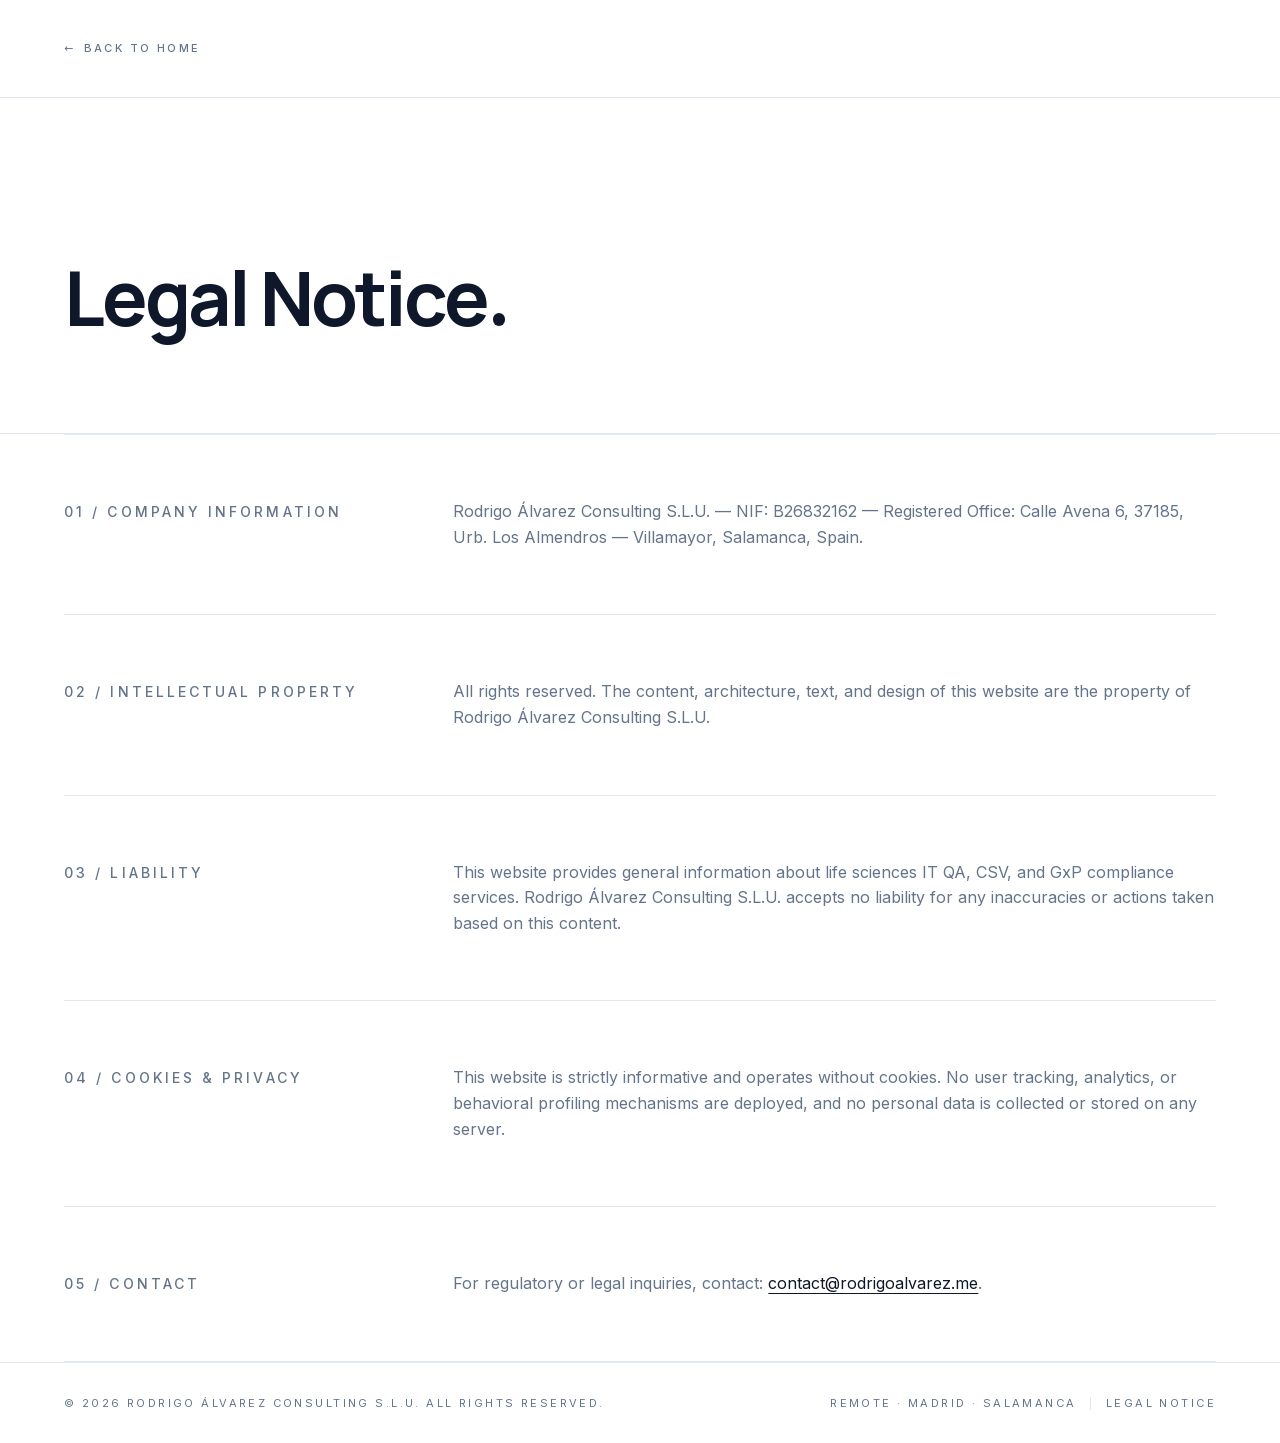
==== legal/index.html @ 1ffd088c "new" ====
<!DOCTYPE html>
<html lang="en">
<head>
<meta charset="utf-8">
<meta name="viewport" content="width=device-width, initial-scale=1">
<meta name="theme-color" content="#0F172A">
<title>Legal Notice — Rodrigo Álvarez Consulting</title>
<meta name="description" content="Legal notice of Rodrigo Álvarez Consulting S.L.U.">
<link rel="canonical" href="https://rodrigoalvarez.me/legal/">
<meta property="og:type" content="website">
<meta property="og:title" content="Legal Notice — Rodrigo Álvarez Consulting">
<meta property="og:description" content="Legal notice of Rodrigo Álvarez Consulting S.L.U.">
<meta property="og:url" content="https://rodrigoalvarez.me/legal/">
<link rel="icon" href="../favicon.svg" type="image/svg+xml">
<link rel="preload" href="../assets/fonts/inter-latin.woff2" as="font" type="font/woff2" crossorigin>
<link rel="preload" href="../assets/fonts/manrope-latin.woff2" as="font" type="font/woff2" crossorigin>
<link rel="stylesheet" href="../assets/styles.css">
<script defer src="../assets/main.js"></script>
</head>
<body>
<div id="root"><div class="App"><div class="min-h-screen bg-white font-inter text-[#0F172A] antialiased"><header class="w-full border-b border-[#E2E8F0]"><div class="mx-auto flex max-w-[1280px] items-center px-6 py-8 sm:px-10 lg:px-16 lg:py-10"><a class="group inline-flex items-center gap-2 font-inter text-[11px] font-medium uppercase tracking-micro text-[#64748B] transition-colors duration-200 hover:text-[#0F172A]" href="https://rodrigoalvarez.me/"><span aria-hidden="true" class="inline-block transition-transform duration-200 group-hover:-translate-x-1">←</span><span>Back to Home</span></a></div></header><section class="w-full"><div class="mx-auto max-w-[1280px] px-6 pb-16 pt-24 sm:px-10 sm:pb-20 sm:pt-32 lg:px-16 lg:pb-24 lg:pt-40"><h1 class="font-manrope text-[32px] font-bold leading-[1.05] tracking-[-0.04em] text-[#0F172A] sm:text-[52px] md:text-[64px] lg:text-[76px]">Legal Notice<span aria-hidden="true" class="ml-[0.08em] inline-block h-[0.16em] w-[0.16em] rounded-full bg-[#0F172A] align-baseline"></span></h1></div></section><section class="w-full border-t border-[#E2E8F0]"><div class="mx-auto max-w-[1280px] px-6 sm:px-10 lg:px-16"><div class="flex flex-col border-b border-[#E2E8F0]"><article class="grid grid-cols-1 items-start gap-6 border-t border-[#E2E8F0] py-12 lg:grid-cols-12 lg:gap-4 lg:py-16"><div class="lg:col-span-4"><span class="font-inter text-[13px] font-medium uppercase tracking-micro text-[#64748B] sm:text-[14px]"><span data-ve-dynamic="true" style="display: contents;">01</span> / <span data-ve-dynamic="true" style="display: contents;">Company Information</span></span></div><div class="lg:col-span-8"><p class="font-inter text-[15px] font-normal leading-[1.6] text-[#64748B] sm:text-[16px]">Rodrigo Álvarez Consulting S.L.U. — NIF: B26832162 — Registered Office: Calle Avena 6, 37185, Urb. Los Almendros — Villamayor, Salamanca, Spain.</p></div></article><article class="grid grid-cols-1 items-start gap-6 border-t border-[#E2E8F0] py-12 lg:grid-cols-12 lg:gap-4 lg:py-16"><div class="lg:col-span-4"><span class="font-inter text-[13px] font-medium uppercase tracking-micro text-[#64748B] sm:text-[14px]"><span data-ve-dynamic="true" style="display: contents;">02</span> / <span data-ve-dynamic="true" style="display: contents;">Intellectual Property</span></span></div><div class="lg:col-span-8"><p class="font-inter text-[15px] font-normal leading-[1.6] text-[#64748B] sm:text-[16px]">All rights reserved. The content, architecture, text, and design of this website are the property of Rodrigo Álvarez Consulting S.L.U.</p></div></article><article class="grid grid-cols-1 items-start gap-6 border-t border-[#E2E8F0] py-12 lg:grid-cols-12 lg:gap-4 lg:py-16"><div class="lg:col-span-4"><span class="font-inter text-[13px] font-medium uppercase tracking-micro text-[#64748B] sm:text-[14px]"><span data-ve-dynamic="true" style="display: contents;">03</span> / <span data-ve-dynamic="true" style="display: contents;">Liability</span></span></div><div class="lg:col-span-8"><p class="font-inter text-[15px] font-normal leading-[1.6] text-[#64748B] sm:text-[16px]">This website provides general information about life sciences IT QA, CSV, and GxP compliance services. Rodrigo Álvarez Consulting S.L.U. accepts no liability for any inaccuracies or actions taken based on this content.</p></div></article><article class="grid grid-cols-1 items-start gap-6 border-t border-[#E2E8F0] py-12 lg:grid-cols-12 lg:gap-4 lg:py-16"><div class="lg:col-span-4"><span class="font-inter text-[13px] font-medium uppercase tracking-micro text-[#64748B] sm:text-[14px]"><span data-ve-dynamic="true" style="display: contents;">04</span> / <span data-ve-dynamic="true" style="display: contents;">Cookies &amp; Privacy</span></span></div><div class="lg:col-span-8"><p class="font-inter text-[15px] font-normal leading-[1.6] text-[#64748B] sm:text-[16px]">This website is strictly informative and operates without cookies. No user tracking, analytics, or behavioral profiling mechanisms are deployed, and no personal data is collected or stored on any server.</p></div></article><article class="grid grid-cols-1 items-start gap-6 border-t border-[#E2E8F0] py-12 lg:grid-cols-12 lg:gap-4 lg:py-16"><div class="lg:col-span-4"><span class="font-inter text-[13px] font-medium uppercase tracking-micro text-[#64748B] sm:text-[14px]"><span data-ve-dynamic="true" style="display: contents;">05</span> / <span data-ve-dynamic="true" style="display: contents;">Contact</span></span></div><div class="lg:col-span-8"><p class="font-inter text-[15px] font-normal leading-[1.6] text-[#64748B] sm:text-[16px]">For regulatory or legal inquiries, contact: <a href="mailto:contact@rodrigoalvarez.me" class="text-[#0F172A] underline underline-offset-[4px] transition-colors duration-200 hover:text-black">contact@rodrigoalvarez.me</a>.</p></div></article></div></div></section><footer class="w-full border-t border-[#E2E8F0] bg-white"><div class="mx-auto max-w-[1280px] px-6 py-8 sm:px-10 lg:px-16"><div class="flex flex-col items-start justify-between gap-3 sm:flex-row sm:items-center"><p class="text-[10px] font-normal uppercase tracking-micro text-[#64748B] sm:text-[11px]">© 2026 Rodrigo Álvarez Consulting S.L.U. All rights reserved.</p><div class="flex flex-col gap-1 text-[10px] font-normal uppercase tracking-micro text-[#64748B] sm:flex-row sm:flex-wrap sm:items-center sm:gap-x-3 sm:gap-y-1 sm:text-[11px]"><span>Remote · Madrid · Salamanca</span><span aria-hidden="true" class="hidden text-[#E2E8F0] sm:inline">|</span><a class="transition-colors duration-200 hover:text-[#0F172A]" href="https://rodrigoalvarez.me/legal/">Legal Notice</a></div></div></div></footer></div></div></div>
</body>
</html>
---- assets/styles.css ----
/* latin-ext */
@font-face {
  font-family: 'Inter';
  font-style: normal;
  font-weight: 300;
  font-display: swap;
  src: url(fonts/inter-latin-ext.woff2) format('woff2');
  unicode-range: U+0100-02BA, U+02BD-02C5, U+02C7-02CC, U+02CE-02D7, U+02DD-02FF, U+0304, U+0308, U+0329, U+1D00-1DBF, U+1E00-1E9F, U+1EF2-1EFF, U+2020, U+20A0-20AB, U+20AD-20C4, U+2113, U+2C60-2C7F, U+A720-A7FF;
}

/* latin */
@font-face {
  font-family: 'Inter';
  font-style: normal;
  font-weight: 300;
  font-display: swap;
  src: url(fonts/inter-latin.woff2) format('woff2');
  unicode-range: U+0000-00FF, U+0131, U+0152-0153, U+02BB-02BC, U+02C6, U+02DA, U+02DC, U+0304, U+0308, U+0329, U+2000-206F, U+20AC, U+2122, U+2191, U+2193, U+2212, U+2215, U+FEFF, U+FFFD;
}

/* latin-ext */
@font-face {
  font-family: 'Inter';
  font-style: normal;
  font-weight: 400;
  font-display: swap;
  src: url(fonts/inter-latin-ext.woff2) format('woff2');
  unicode-range: U+0100-02BA, U+02BD-02C5, U+02C7-02CC, U+02CE-02D7, U+02DD-02FF, U+0304, U+0308, U+0329, U+1D00-1DBF, U+1E00-1E9F, U+1EF2-1EFF, U+2020, U+20A0-20AB, U+20AD-20C4, U+2113, U+2C60-2C7F, U+A720-A7FF;
}

/* latin */
@font-face {
  font-family: 'Inter';
  font-style: normal;
  font-weight: 400;
  font-display: swap;
  src: url(fonts/inter-latin.woff2) format('woff2');
  unicode-range: U+0000-00FF, U+0131, U+0152-0153, U+02BB-02BC, U+02C6, U+02DA, U+02DC, U+0304, U+0308, U+0329, U+2000-206F, U+20AC, U+2122, U+2191, U+2193, U+2212, U+2215, U+FEFF, U+FFFD;
}

/* latin-ext */
@font-face {
  font-family: 'Inter';
  font-style: normal;
  font-weight: 500;
  font-display: swap;
  src: url(fonts/inter-latin-ext.woff2) format('woff2');
  unicode-range: U+0100-02BA, U+02BD-02C5, U+02C7-02CC, U+02CE-02D7, U+02DD-02FF, U+0304, U+0308, U+0329, U+1D00-1DBF, U+1E00-1E9F, U+1EF2-1EFF, U+2020, U+20A0-20AB, U+20AD-20C4, U+2113, U+2C60-2C7F, U+A720-A7FF;
}

/* latin */
@font-face {
  font-family: 'Inter';
  font-style: normal;
  font-weight: 500;
  font-display: swap;
  src: url(fonts/inter-latin.woff2) format('woff2');
  unicode-range: U+0000-00FF, U+0131, U+0152-0153, U+02BB-02BC, U+02C6, U+02DA, U+02DC, U+0304, U+0308, U+0329, U+2000-206F, U+20AC, U+2122, U+2191, U+2193, U+2212, U+2215, U+FEFF, U+FFFD;
}

/* latin-ext */
@font-face {
  font-family: 'Inter';
  font-style: normal;
  font-weight: 600;
  font-display: swap;
  src: url(fonts/inter-latin-ext.woff2) format('woff2');
  unicode-range: U+0100-02BA, U+02BD-02C5, U+02C7-02CC, U+02CE-02D7, U+02DD-02FF, U+0304, U+0308, U+0329, U+1D00-1DBF, U+1E00-1E9F, U+1EF2-1EFF, U+2020, U+20A0-20AB, U+20AD-20C4, U+2113, U+2C60-2C7F, U+A720-A7FF;
}

/* latin */
@font-face {
  font-family: 'Inter';
  font-style: normal;
  font-weight: 600;
  font-display: swap;
  src: url(fonts/inter-latin.woff2) format('woff2');
  unicode-range: U+0000-00FF, U+0131, U+0152-0153, U+02BB-02BC, U+02C6, U+02DA, U+02DC, U+0304, U+0308, U+0329, U+2000-206F, U+20AC, U+2122, U+2191, U+2193, U+2212, U+2215, U+FEFF, U+FFFD;
}

/* latin-ext */
@font-face {
  font-family: 'Inter';
  font-style: normal;
  font-weight: 700;
  font-display: swap;
  src: url(fonts/inter-latin-ext.woff2) format('woff2');
  unicode-range: U+0100-02BA, U+02BD-02C5, U+02C7-02CC, U+02CE-02D7, U+02DD-02FF, U+0304, U+0308, U+0329, U+1D00-1DBF, U+1E00-1E9F, U+1EF2-1EFF, U+2020, U+20A0-20AB, U+20AD-20C4, U+2113, U+2C60-2C7F, U+A720-A7FF;
}

/* latin */
@font-face {
  font-family: 'Inter';
  font-style: normal;
  font-weight: 700;
  font-display: swap;
  src: url(fonts/inter-latin.woff2) format('woff2');
  unicode-range: U+0000-00FF, U+0131, U+0152-0153, U+02BB-02BC, U+02C6, U+02DA, U+02DC, U+0304, U+0308, U+0329, U+2000-206F, U+20AC, U+2122, U+2191, U+2193, U+2212, U+2215, U+FEFF, U+FFFD;
}

/* latin-ext */
@font-face {
  font-family: 'Inter';
  font-style: normal;
  font-weight: 800;
  font-display: swap;
  src: url(fonts/inter-latin-ext.woff2) format('woff2');
  unicode-range: U+0100-02BA, U+02BD-02C5, U+02C7-02CC, U+02CE-02D7, U+02DD-02FF, U+0304, U+0308, U+0329, U+1D00-1DBF, U+1E00-1E9F, U+1EF2-1EFF, U+2020, U+20A0-20AB, U+20AD-20C4, U+2113, U+2C60-2C7F, U+A720-A7FF;
}

/* latin */
@font-face {
  font-family: 'Inter';
  font-style: normal;
  font-weight: 800;
  font-display: swap;
  src: url(fonts/inter-latin.woff2) format('woff2');
  unicode-range: U+0000-00FF, U+0131, U+0152-0153, U+02BB-02BC, U+02C6, U+02DA, U+02DC, U+0304, U+0308, U+0329, U+2000-206F, U+20AC, U+2122, U+2191, U+2193, U+2212, U+2215, U+FEFF, U+FFFD;
}

/* latin-ext */
@font-face {
  font-family: 'Inter';
  font-style: normal;
  font-weight: 900;
  font-display: swap;
  src: url(fonts/inter-latin-ext.woff2) format('woff2');
  unicode-range: U+0100-02BA, U+02BD-02C5, U+02C7-02CC, U+02CE-02D7, U+02DD-02FF, U+0304, U+0308, U+0329, U+1D00-1DBF, U+1E00-1E9F, U+1EF2-1EFF, U+2020, U+20A0-20AB, U+20AD-20C4, U+2113, U+2C60-2C7F, U+A720-A7FF;
}

/* latin */
@font-face {
  font-family: 'Inter';
  font-style: normal;
  font-weight: 900;
  font-display: swap;
  src: url(fonts/inter-latin.woff2) format('woff2');
  unicode-range: U+0000-00FF, U+0131, U+0152-0153, U+02BB-02BC, U+02C6, U+02DA, U+02DC, U+0304, U+0308, U+0329, U+2000-206F, U+20AC, U+2122, U+2191, U+2193, U+2212, U+2215, U+FEFF, U+FFFD;
}

/* latin-ext */
@font-face {
  font-family: 'Manrope';
  font-style: normal;
  font-weight: 300;
  font-display: swap;
  src: url(fonts/manrope-latin-ext.woff2) format('woff2');
  unicode-range: U+0100-02BA, U+02BD-02C5, U+02C7-02CC, U+02CE-02D7, U+02DD-02FF, U+0304, U+0308, U+0329, U+1D00-1DBF, U+1E00-1E9F, U+1EF2-1EFF, U+2020, U+20A0-20AB, U+20AD-20C4, U+2113, U+2C60-2C7F, U+A720-A7FF;
}

/* latin */
@font-face {
  font-family: 'Manrope';
  font-style: normal;
  font-weight: 300;
  font-display: swap;
  src: url(fonts/manrope-latin.woff2) format('woff2');
  unicode-range: U+0000-00FF, U+0131, U+0152-0153, U+02BB-02BC, U+02C6, U+02DA, U+02DC, U+0304, U+0308, U+0329, U+2000-206F, U+20AC, U+2122, U+2191, U+2193, U+2212, U+2215, U+FEFF, U+FFFD;
}

/* latin-ext */
@font-face {
  font-family: 'Manrope';
  font-style: normal;
  font-weight: 400;
  font-display: swap;
  src: url(fonts/manrope-latin-ext.woff2) format('woff2');
  unicode-range: U+0100-02BA, U+02BD-02C5, U+02C7-02CC, U+02CE-02D7, U+02DD-02FF, U+0304, U+0308, U+0329, U+1D00-1DBF, U+1E00-1E9F, U+1EF2-1EFF, U+2020, U+20A0-20AB, U+20AD-20C4, U+2113, U+2C60-2C7F, U+A720-A7FF;
}

/* latin */
@font-face {
  font-family: 'Manrope';
  font-style: normal;
  font-weight: 400;
  font-display: swap;
  src: url(fonts/manrope-latin.woff2) format('woff2');
  unicode-range: U+0000-00FF, U+0131, U+0152-0153, U+02BB-02BC, U+02C6, U+02DA, U+02DC, U+0304, U+0308, U+0329, U+2000-206F, U+20AC, U+2122, U+2191, U+2193, U+2212, U+2215, U+FEFF, U+FFFD;
}

/* latin-ext */
@font-face {
  font-family: 'Manrope';
  font-style: normal;
  font-weight: 500;
  font-display: swap;
  src: url(fonts/manrope-latin-ext.woff2) format('woff2');
  unicode-range: U+0100-02BA, U+02BD-02C5, U+02C7-02CC, U+02CE-02D7, U+02DD-02FF, U+0304, U+0308, U+0329, U+1D00-1DBF, U+1E00-1E9F, U+1EF2-1EFF, U+2020, U+20A0-20AB, U+20AD-20C4, U+2113, U+2C60-2C7F, U+A720-A7FF;
}

/* latin */
@font-face {
  font-family: 'Manrope';
  font-style: normal;
  font-weight: 500;
  font-display: swap;
  src: url(fonts/manrope-latin.woff2) format('woff2');
  unicode-range: U+0000-00FF, U+0131, U+0152-0153, U+02BB-02BC, U+02C6, U+02DA, U+02DC, U+0304, U+0308, U+0329, U+2000-206F, U+20AC, U+2122, U+2191, U+2193, U+2212, U+2215, U+FEFF, U+FFFD;
}

/* latin-ext */
@font-face {
  font-family: 'Manrope';
  font-style: normal;
  font-weight: 600;
  font-display: swap;
  src: url(fonts/manrope-latin-ext.woff2) format('woff2');
  unicode-range: U+0100-02BA, U+02BD-02C5, U+02C7-02CC, U+02CE-02D7, U+02DD-02FF, U+0304, U+0308, U+0329, U+1D00-1DBF, U+1E00-1E9F, U+1EF2-1EFF, U+2020, U+20A0-20AB, U+20AD-20C4, U+2113, U+2C60-2C7F, U+A720-A7FF;
}

/* latin */
@font-face {
  font-family: 'Manrope';
  font-style: normal;
  font-weight: 600;
  font-display: swap;
  src: url(fonts/manrope-latin.woff2) format('woff2');
  unicode-range: U+0000-00FF, U+0131, U+0152-0153, U+02BB-02BC, U+02C6, U+02DA, U+02DC, U+0304, U+0308, U+0329, U+2000-206F, U+20AC, U+2122, U+2191, U+2193, U+2212, U+2215, U+FEFF, U+FFFD;
}

/* latin-ext */
@font-face {
  font-family: 'Manrope';
  font-style: normal;
  font-weight: 700;
  font-display: swap;
  src: url(fonts/manrope-latin-ext.woff2) format('woff2');
  unicode-range: U+0100-02BA, U+02BD-02C5, U+02C7-02CC, U+02CE-02D7, U+02DD-02FF, U+0304, U+0308, U+0329, U+1D00-1DBF, U+1E00-1E9F, U+1EF2-1EFF, U+2020, U+20A0-20AB, U+20AD-20C4, U+2113, U+2C60-2C7F, U+A720-A7FF;
}

/* latin */
@font-face {
  font-family: 'Manrope';
  font-style: normal;
  font-weight: 700;
  font-display: swap;
  src: url(fonts/manrope-latin.woff2) format('woff2');
  unicode-range: U+0000-00FF, U+0131, U+0152-0153, U+02BB-02BC, U+02C6, U+02DA, U+02DC, U+0304, U+0308, U+0329, U+2000-206F, U+20AC, U+2122, U+2191, U+2193, U+2212, U+2215, U+FEFF, U+FFFD;
}

/* latin-ext */
@font-face {
  font-family: 'Manrope';
  font-style: normal;
  font-weight: 800;
  font-display: swap;
  src: url(fonts/manrope-latin-ext.woff2) format('woff2');
  unicode-range: U+0100-02BA, U+02BD-02C5, U+02C7-02CC, U+02CE-02D7, U+02DD-02FF, U+0304, U+0308, U+0329, U+1D00-1DBF, U+1E00-1E9F, U+1EF2-1EFF, U+2020, U+20A0-20AB, U+20AD-20C4, U+2113, U+2C60-2C7F, U+A720-A7FF;
}

/* latin */
@font-face {
  font-family: 'Manrope';
  font-style: normal;
  font-weight: 800;
  font-display: swap;
  src: url(fonts/manrope-latin.woff2) format('woff2');
  unicode-range: U+0000-00FF, U+0131, U+0152-0153, U+02BB-02BC, U+02C6, U+02DA, U+02DC, U+0304, U+0308, U+0329, U+2000-206F, U+20AC, U+2122, U+2191, U+2193, U+2212, U+2215, U+FEFF, U+FFFD;
}

*, ::before, ::after {
  --tw-border-spacing-x: 0;
  --tw-border-spacing-y: 0;
  --tw-translate-x: 0;
  --tw-translate-y: 0;
  --tw-rotate: 0;
  --tw-skew-x: 0;
  --tw-skew-y: 0;
  --tw-scale-x: 1;
  --tw-scale-y: 1;
  --tw-pan-x:  ;
  --tw-pan-y:  ;
  --tw-pinch-zoom:  ;
  --tw-scroll-snap-strictness: proximity;
  --tw-gradient-from-position:  ;
  --tw-gradient-via-position:  ;
  --tw-gradient-to-position:  ;
  --tw-ordinal:  ;
  --tw-slashed-zero:  ;
  --tw-numeric-figure:  ;
  --tw-numeric-spacing:  ;
  --tw-numeric-fraction:  ;
  --tw-ring-inset:  ;
  --tw-ring-offset-width: 0px;
  --tw-ring-offset-color: #fff;
  --tw-ring-color: rgb(59 130 246 / 0.5);
  --tw-ring-offset-shadow: 0 0 #0000;
  --tw-ring-shadow: 0 0 #0000;
  --tw-shadow: 0 0 #0000;
  --tw-shadow-colored: 0 0 #0000;
  --tw-blur:  ;
  --tw-brightness:  ;
  --tw-contrast:  ;
  --tw-grayscale:  ;
  --tw-hue-rotate:  ;
  --tw-invert:  ;
  --tw-saturate:  ;
  --tw-sepia:  ;
  --tw-drop-shadow:  ;
  --tw-backdrop-blur:  ;
  --tw-backdrop-brightness:  ;
  --tw-backdrop-contrast:  ;
  --tw-backdrop-grayscale:  ;
  --tw-backdrop-hue-rotate:  ;
  --tw-backdrop-invert:  ;
  --tw-backdrop-opacity:  ;
  --tw-backdrop-saturate:  ;
  --tw-backdrop-sepia:  ;
  --tw-contain-size:  ;
  --tw-contain-layout:  ;
  --tw-contain-paint:  ;
  --tw-contain-style:  ;
}

::backdrop {
  --tw-border-spacing-x: 0;
  --tw-border-spacing-y: 0;
  --tw-translate-x: 0;
  --tw-translate-y: 0;
  --tw-rotate: 0;
  --tw-skew-x: 0;
  --tw-skew-y: 0;
  --tw-scale-x: 1;
  --tw-scale-y: 1;
  --tw-pan-x:  ;
  --tw-pan-y:  ;
  --tw-pinch-zoom:  ;
  --tw-scroll-snap-strictness: proximity;
  --tw-gradient-from-position:  ;
  --tw-gradient-via-position:  ;
  --tw-gradient-to-position:  ;
  --tw-ordinal:  ;
  --tw-slashed-zero:  ;
  --tw-numeric-figure:  ;
  --tw-numeric-spacing:  ;
  --tw-numeric-fraction:  ;
  --tw-ring-inset:  ;
  --tw-ring-offset-width: 0px;
  --tw-ring-offset-color: #fff;
  --tw-ring-color: rgb(59 130 246 / 0.5);
  --tw-ring-offset-shadow: 0 0 #0000;
  --tw-ring-shadow: 0 0 #0000;
  --tw-shadow: 0 0 #0000;
  --tw-shadow-colored: 0 0 #0000;
  --tw-blur:  ;
  --tw-brightness:  ;
  --tw-contrast:  ;
  --tw-grayscale:  ;
  --tw-hue-rotate:  ;
  --tw-invert:  ;
  --tw-saturate:  ;
  --tw-sepia:  ;
  --tw-drop-shadow:  ;
  --tw-backdrop-blur:  ;
  --tw-backdrop-brightness:  ;
  --tw-backdrop-contrast:  ;
  --tw-backdrop-grayscale:  ;
  --tw-backdrop-hue-rotate:  ;
  --tw-backdrop-invert:  ;
  --tw-backdrop-opacity:  ;
  --tw-backdrop-saturate:  ;
  --tw-backdrop-sepia:  ;
  --tw-contain-size:  ;
  --tw-contain-layout:  ;
  --tw-contain-paint:  ;
  --tw-contain-style:  ;
}/*
! tailwindcss v3.4.17 | MIT License | https://tailwindcss.com
*//*
1. Prevent padding and border from affecting element width. (https://github.com/mozdevs/cssremedy/issues/4)
2. Allow adding a border to an element by just adding a border-width. (https://github.com/tailwindcss/tailwindcss/pull/116)
*/

*,
::before,
::after {
  box-sizing: border-box; /* 1 */
  border-width: 0; /* 2 */
  border-style: solid; /* 2 */
  border-color: #e5e7eb; /* 2 */
}

::before,
::after {
  --tw-content: '';
}

/*
1. Use a consistent sensible line-height in all browsers.
2. Prevent adjustments of font size after orientation changes in iOS.
3. Use a more readable tab size.
4. Use the user's configured `sans` font-family by default.
5. Use the user's configured `sans` font-feature-settings by default.
6. Use the user's configured `sans` font-variation-settings by default.
7. Disable tap highlights on iOS
*/

html,
:host {
  line-height: 1.5; /* 1 */
  -webkit-text-size-adjust: 100%; /* 2 */ /* 3 */
  tab-size: 4; /* 3 */
  font-family: ui-sans-serif, system-ui, sans-serif, "Apple Color Emoji", "Segoe UI Emoji", "Segoe UI Symbol", "Noto Color Emoji"; /* 4 */
  font-feature-settings: normal; /* 5 */
  font-variation-settings: normal; /* 6 */
  -webkit-tap-highlight-color: transparent; /* 7 */
}

/*
1. Remove the margin in all browsers.
2. Inherit line-height from `html` so users can set them as a class directly on the `html` element.
*/

body {
  margin: 0; /* 1 */
  line-height: inherit; /* 2 */
}

/*
1. Add the correct height in Firefox.
2. Correct the inheritance of border color in Firefox. (https://bugzilla.mozilla.org/show_bug.cgi?id=190655)
3. Ensure horizontal rules are visible by default.
*/

hr {
  height: 0; /* 1 */
  color: inherit; /* 2 */
  border-top-width: 1px; /* 3 */
}

/*
Add the correct text decoration in Chrome, Edge, and Safari.
*/

abbr:where([title]) {
  text-decoration: underline dotted;
}

/*
Remove the default font size and weight for headings.
*/

h1,
h2,
h3,
h4,
h5,
h6 {
  font-size: inherit;
  font-weight: inherit;
}

/*
Reset links to optimize for opt-in styling instead of opt-out.
*/

a {
  color: inherit;
  text-decoration: inherit;
}

/*
Add the correct font weight in Edge and Safari.
*/

b,
strong {
  font-weight: bolder;
}

/*
1. Use the user's configured `mono` font-family by default.
2. Use the user's configured `mono` font-feature-settings by default.
3. Use the user's configured `mono` font-variation-settings by default.
4. Correct the odd `em` font sizing in all browsers.
*/

code,
kbd,
samp,
pre {
  font-family: ui-monospace, SFMono-Regular, Menlo, Monaco, Consolas, "Liberation Mono", "Courier New", monospace; /* 1 */
  font-feature-settings: normal; /* 2 */
  font-variation-settings: normal; /* 3 */
  font-size: 1em; /* 4 */
}

/*
Add the correct font size in all browsers.
*/

small {
  font-size: 80%;
}

/*
Prevent `sub` and `sup` elements from affecting the line height in all browsers.
*/

sub,
sup {
  font-size: 75%;
  line-height: 0;
  position: relative;
  vertical-align: baseline;
}

sub {
  bottom: -0.25em;
}

sup {
  top: -0.5em;
}

/*
1. Remove text indentation from table contents in Chrome and Safari. (https://bugs.chromium.org/p/chromium/issues/detail?id=999088, https://bugs.webkit.org/show_bug.cgi?id=201297)
2. Correct table border color inheritance in all Chrome and Safari. (https://bugs.chromium.org/p/chromium/issues/detail?id=935729, https://bugs.webkit.org/show_bug.cgi?id=195016)
3. Remove gaps between table borders by default.
*/

table {
  text-indent: 0; /* 1 */
  border-color: inherit; /* 2 */
  border-collapse: collapse; /* 3 */
}

/*
1. Change the font styles in all browsers.
2. Remove the margin in Firefox and Safari.
3. Remove default padding in all browsers.
*/

button,
input,
optgroup,
select,
textarea {
  font-family: inherit; /* 1 */
  font-feature-settings: inherit; /* 1 */
  font-variation-settings: inherit; /* 1 */
  font-size: 100%; /* 1 */
  font-weight: inherit; /* 1 */
  line-height: inherit; /* 1 */
  letter-spacing: inherit; /* 1 */
  color: inherit; /* 1 */
  margin: 0; /* 2 */
  padding: 0; /* 3 */
}

/*
Remove the inheritance of text transform in Edge and Firefox.
*/

button,
select {
  text-transform: none;
}

/*
1. Correct the inability to style clickable types in iOS and Safari.
2. Remove default button styles.
*/

button,
input:where([type='button']),
input:where([type='reset']),
input:where([type='submit']) {
  -webkit-appearance: button; /* 1 */
  background-color: transparent; /* 2 */
  background-image: none; /* 2 */
}

/*
Use the modern Firefox focus style for all focusable elements.
*/

:-moz-focusring {
  outline: auto;
}

/*
Remove the additional `:invalid` styles in Firefox. (https://github.com/mozilla/gecko-dev/blob/2f9eacd9d3d995c937b4251a5557d95d494c9be1/layout/style/res/forms.css#L728-L737)
*/

:-moz-ui-invalid {
  box-shadow: none;
}

/*
Add the correct vertical alignment in Chrome and Firefox.
*/

progress {
  vertical-align: baseline;
}

/*
Correct the cursor style of increment and decrement buttons in Safari.
*/

::-webkit-inner-spin-button,
::-webkit-outer-spin-button {
  height: auto;
}

/*
1. Correct the odd appearance in Chrome and Safari.
2. Correct the outline style in Safari.
*/

[type='search'] {
  -webkit-appearance: textfield; /* 1 */
  outline-offset: -2px; /* 2 */
}

/*
Remove the inner padding in Chrome and Safari on macOS.
*/

::-webkit-search-decoration {
  -webkit-appearance: none;
}

/*
1. Correct the inability to style clickable types in iOS and Safari.
2. Change font properties to `inherit` in Safari.
*/

::-webkit-file-upload-button {
  -webkit-appearance: button; /* 1 */
  font: inherit; /* 2 */
}

/*
Add the correct display in Chrome and Safari.
*/

summary {
  display: list-item;
}

/*
Removes the default spacing and border for appropriate elements.
*/

blockquote,
dl,
dd,
h1,
h2,
h3,
h4,
h5,
h6,
hr,
figure,
p,
pre {
  margin: 0;
}

fieldset {
  margin: 0;
  padding: 0;
}

legend {
  padding: 0;
}

ol,
ul,
menu {
  list-style: none;
  margin: 0;
  padding: 0;
}

/*
Reset default styling for dialogs.
*/
dialog {
  padding: 0;
}

/*
Prevent resizing textareas horizontally by default.
*/

textarea {
  resize: vertical;
}

/*
1. Reset the default placeholder opacity in Firefox. (https://github.com/tailwindlabs/tailwindcss/issues/3300)
2. Set the default placeholder color to the user's configured gray 400 color.
*/

input::placeholder,
textarea::placeholder {
  opacity: 1; /* 1 */
  color: #9ca3af; /* 2 */
}

/*
Set the default cursor for buttons.
*/

button,
[role="button"] {
  cursor: pointer;
}

/*
Make sure disabled buttons don't get the pointer cursor.
*/
:disabled {
  cursor: default;
}

/*
1. Make replaced elements `display: block` by default. (https://github.com/mozdevs/cssremedy/issues/14)
2. Add `vertical-align: middle` to align replaced elements more sensibly by default. (https://github.com/jensimmons/cssremedy/issues/14#issuecomment-634934210)
   This can trigger a poorly considered lint error in some tools but is included by design.
*/

img,
svg,
video,
canvas,
audio,
iframe,
embed,
object {
  display: block; /* 1 */
  vertical-align: middle; /* 2 */
}

/*
Constrain images and videos to the parent width and preserve their intrinsic aspect ratio. (https://github.com/mozdevs/cssremedy/issues/14)
*/

img,
video {
  max-width: 100%;
  height: auto;
}

/* Make elements with the HTML hidden attribute stay hidden by default */
[hidden]:where(:not([hidden="until-found"])) {
  display: none;
}
    :root {
        --background: 0 0% 100%;
        --foreground: 222 47% 11%;
        --card: 0 0% 100%;
        --card-foreground: 222 47% 11%;
        --popover: 0 0% 100%;
        --popover-foreground: 222 47% 11%;
        --primary: 222 47% 11%;
        --primary-foreground: 0 0% 100%;
        --secondary: 210 20% 98%;
        --secondary-foreground: 222 47% 11%;
        --muted: 210 20% 98%;
        --muted-foreground: 215 16% 47%;
        --accent: 210 20% 98%;
        --accent-foreground: 222 47% 11%;
        --destructive: 0 84% 60%;
        --destructive-foreground: 0 0% 98%;
        --border: 214 32% 91%;
        --input: 214 32% 91%;
        --ring: 222 47% 11%;
        --radius: 0.5rem;
    }
    * {
  border-color: hsl(var(--border));
}
    body {
  background-color: hsl(var(--background));
  color: hsl(var(--foreground));
}
.sr-only {
  position: absolute;
  width: 1px;
  height: 1px;
  padding: 0;
  margin: -1px;
  overflow: hidden;
  clip: rect(0, 0, 0, 0);
  white-space: nowrap;
  border-width: 0;
}
.pointer-events-none {
  pointer-events: none;
}
.pointer-events-auto {
  pointer-events: auto;
}
.visible {
  visibility: visible;
}
.invisible {
  visibility: hidden;
}
.fixed {
  position: fixed;
}
.absolute {
  position: absolute;
}
.relative {
  position: relative;
}
.inset-0 {
  inset: 0px;
}
.inset-x-0 {
  left: 0px;
  right: 0px;
}
.inset-y-0 {
  top: 0px;
  bottom: 0px;
}
.-bottom-12 {
  bottom: -3rem;
}
.-left-12 {
  left: -3rem;
}
.-right-12 {
  right: -3rem;
}
.-top-12 {
  top: -3rem;
}
.bottom-0 {
  bottom: 0px;
}
.left-0 {
  left: 0px;
}
.left-1 {
  left: 0.25rem;
}
.left-1\/2 {
  left: 50%;
}
.left-2 {
  left: 0.5rem;
}
.left-\[50\%\] {
  left: 50%;
}
.right-0 {
  right: 0px;
}
.right-1 {
  right: 0.25rem;
}
.right-2 {
  right: 0.5rem;
}
.right-4 {
  right: 1rem;
}
.top-0 {
  top: 0px;
}
.top-1 {
  top: 0.25rem;
}
.top-1\/2 {
  top: 50%;
}
.top-4 {
  top: 1rem;
}
.top-\[1px\] {
  top: 1px;
}
.top-\[50\%\] {
  top: 50%;
}
.top-\[60\%\] {
  top: 60%;
}
.top-full {
  top: 100%;
}
.z-10 {
  z-index: 10;
}
.z-50 {
  z-index: 50;
}
.z-\[100\] {
  z-index: 100;
}
.z-\[1\] {
  z-index: 1;
}
.-mx-1 {
  margin-left: -0.25rem;
  margin-right: -0.25rem;
}
.mx-auto {
  margin-left: auto;
  margin-right: auto;
}
.my-1 {
  margin-top: 0.25rem;
  margin-bottom: 0.25rem;
}
.-ml-4 {
  margin-left: -1rem;
}
.-mt-4 {
  margin-top: -1rem;
}
.mb-1 {
  margin-bottom: 0.25rem;
}
.mb-12 {
  margin-bottom: 3rem;
}
.mb-16 {
  margin-bottom: 4rem;
}
.mb-6 {
  margin-bottom: 1.5rem;
}
.mb-8 {
  margin-bottom: 2rem;
}
.ml-1 {
  margin-left: 0.25rem;
}
.ml-\[0\.08em\] {
  margin-left: 0.08em;
}
.ml-auto {
  margin-left: auto;
}
.mr-2 {
  margin-right: 0.5rem;
}
.mt-1 {
  margin-top: 0.25rem;
}
.mt-1\.5 {
  margin-top: 0.375rem;
}
.mt-10 {
  margin-top: 2.5rem;
}
.mt-12 {
  margin-top: 3rem;
}
.mt-16 {
  margin-top: 4rem;
}
.mt-2 {
  margin-top: 0.5rem;
}
.mt-24 {
  margin-top: 6rem;
}
.mt-3 {
  margin-top: 0.75rem;
}
.mt-4 {
  margin-top: 1rem;
}
.mt-5 {
  margin-top: 1.25rem;
}
.mt-6 {
  margin-top: 1.5rem;
}
.mt-\[0\.55em\] {
  margin-top: 0.55em;
}
.mt-auto {
  margin-top: auto;
}
.block {
  display: block;
}
.inline-block {
  display: inline-block;
}
.flex {
  display: flex;
}
.inline-flex {
  display: inline-flex;
}
.table {
  display: table;
}
.grid {
  display: grid;
}
.hidden {
  display: none;
}
.aspect-square {
  aspect-ratio: 1 / 1;
}
.h-1 {
  height: 0.25rem;
}
.h-1\.5 {
  height: 0.375rem;
}
.h-10 {
  height: 2.5rem;
}
.h-12 {
  height: 3rem;
}
.h-2 {
  height: 0.5rem;
}
.h-2\.5 {
  height: 0.625rem;
}
.h-3 {
  height: 0.75rem;
}
.h-3\.5 {
  height: 0.875rem;
}
.h-4 {
  height: 1rem;
}
.h-5 {
  height: 1.25rem;
}
.h-7 {
  height: 1.75rem;
}
.h-8 {
  height: 2rem;
}
.h-9 {
  height: 2.25rem;
}
.h-\[0\.16em\] {
  height: 0.16em;
}
.h-\[1px\] {
  height: 1px;
}
.h-\[var\(--radix-navigation-menu-viewport-height\)\] {
  height: var(--radix-navigation-menu-viewport-height);
}
.h-\[var\(--radix-select-trigger-height\)\] {
  height: var(--radix-select-trigger-height);
}
.h-auto {
  height: auto;
}
.h-full {
  height: 100%;
}
.h-px {
  height: 1px;
}
.max-h-\[--radix-context-menu-content-available-height\] {
  max-height: var(--radix-context-menu-content-available-height);
}
.max-h-\[--radix-select-content-available-height\] {
  max-height: var(--radix-select-content-available-height);
}
.max-h-\[300px\] {
  max-height: 300px;
}
.max-h-\[var\(--radix-dropdown-menu-content-available-height\)\] {
  max-height: var(--radix-dropdown-menu-content-available-height);
}
.max-h-screen {
  max-height: 100vh;
}
.min-h-\[2\.4em\] {
  min-height: 2.4em;
}
.min-h-\[60px\] {
  min-height: 60px;
}
.min-h-\[calc\(100vh-96px\)\] {
  min-height: calc(100vh - 96px);
}
.min-h-screen {
  min-height: 100vh;
}
.w-1 {
  width: 0.25rem;
}
.w-10 {
  width: 2.5rem;
}
.w-2 {
  width: 0.5rem;
}
.w-2\.5 {
  width: 0.625rem;
}
.w-3 {
  width: 0.75rem;
}
.w-3\.5 {
  width: 0.875rem;
}
.w-3\/4 {
  width: 75%;
}
.w-4 {
  width: 1rem;
}
.w-64 {
  width: 16rem;
}
.w-7 {
  width: 1.75rem;
}
.w-72 {
  width: 18rem;
}
.w-8 {
  width: 2rem;
}
.w-9 {
  width: 2.25rem;
}
.w-\[0\.16em\] {
  width: 0.16em;
}
.w-\[100px\] {
  width: 100px;
}
.w-\[1px\] {
  width: 1px;
}
.w-full {
  width: 100%;
}
.w-max {
  width: max-content;
}
.w-px {
  width: 1px;
}
.min-w-0 {
  min-width: 0px;
}
.min-w-10 {
  min-width: 2.5rem;
}
.min-w-8 {
  min-width: 2rem;
}
.min-w-9 {
  min-width: 2.25rem;
}
.min-w-\[12rem\] {
  min-width: 12rem;
}
.min-w-\[8rem\] {
  min-width: 8rem;
}
.min-w-\[var\(--radix-select-trigger-width\)\] {
  min-width: var(--radix-select-trigger-width);
}
.max-w-\[1280px\] {
  max-width: 1280px;
}
.max-w-\[56ch\] {
  max-width: 56ch;
}
.max-w-\[72ch\] {
  max-width: 72ch;
}
.max-w-lg {
  max-width: 32rem;
}
.max-w-max {
  max-width: max-content;
}
.flex-1 {
  flex: 1 1;
}
.shrink-0 {
  flex-shrink: 0;
}
.grow {
  flex-grow: 1;
}
.grow-0 {
  flex-grow: 0;
}
.basis-full {
  flex-basis: 100%;
}
.caption-bottom {
  caption-side: bottom;
}
.border-collapse {
  border-collapse: collapse;
}
.origin-\[--radix-context-menu-content-transform-origin\] {
  transform-origin: var(--radix-context-menu-content-transform-origin);
}
.origin-\[--radix-dropdown-menu-content-transform-origin\] {
  transform-origin: var(--radix-dropdown-menu-content-transform-origin);
}
.origin-\[--radix-hover-card-content-transform-origin\] {
  transform-origin: var(--radix-hover-card-content-transform-origin);
}
.origin-\[--radix-menubar-content-transform-origin\] {
  transform-origin: var(--radix-menubar-content-transform-origin);
}
.origin-\[--radix-popover-content-transform-origin\] {
  transform-origin: var(--radix-popover-content-transform-origin);
}
.origin-\[--radix-select-content-transform-origin\] {
  transform-origin: var(--radix-select-content-transform-origin);
}
.origin-\[--radix-tooltip-content-transform-origin\] {
  transform-origin: var(--radix-tooltip-content-transform-origin);
}
.-translate-x-1\/2 {
  --tw-translate-x: -50%;
  transform: translate(var(--tw-translate-x), var(--tw-translate-y)) rotate(var(--tw-rotate)) skewX(var(--tw-skew-x)) skewY(var(--tw-skew-y)) scaleX(var(--tw-scale-x)) scaleY(var(--tw-scale-y));
}
.-translate-y-1\/2 {
  --tw-translate-y: -50%;
  transform: translate(var(--tw-translate-x), var(--tw-translate-y)) rotate(var(--tw-rotate)) skewX(var(--tw-skew-x)) skewY(var(--tw-skew-y)) scaleX(var(--tw-scale-x)) scaleY(var(--tw-scale-y));
}
.translate-x-\[-50\%\] {
  --tw-translate-x: -50%;
  transform: translate(var(--tw-translate-x), var(--tw-translate-y)) rotate(var(--tw-rotate)) skewX(var(--tw-skew-x)) skewY(var(--tw-skew-y)) scaleX(var(--tw-scale-x)) scaleY(var(--tw-scale-y));
}
.translate-y-\[-50\%\] {
  --tw-translate-y: -50%;
  transform: translate(var(--tw-translate-x), var(--tw-translate-y)) rotate(var(--tw-rotate)) skewX(var(--tw-skew-x)) skewY(var(--tw-skew-y)) scaleX(var(--tw-scale-x)) scaleY(var(--tw-scale-y));
}
.rotate-45 {
  --tw-rotate: 45deg;
  transform: translate(var(--tw-translate-x), var(--tw-translate-y)) rotate(var(--tw-rotate)) skewX(var(--tw-skew-x)) skewY(var(--tw-skew-y)) scaleX(var(--tw-scale-x)) scaleY(var(--tw-scale-y));
}
.rotate-90 {
  --tw-rotate: 90deg;
  transform: translate(var(--tw-translate-x), var(--tw-translate-y)) rotate(var(--tw-rotate)) skewX(var(--tw-skew-x)) skewY(var(--tw-skew-y)) scaleX(var(--tw-scale-x)) scaleY(var(--tw-scale-y));
}
.transform {
  transform: translate(var(--tw-translate-x), var(--tw-translate-y)) rotate(var(--tw-rotate)) skewX(var(--tw-skew-x)) skewY(var(--tw-skew-y)) scaleX(var(--tw-scale-x)) scaleY(var(--tw-scale-y));
}
@keyframes pulse {

  50% {
    opacity: .5;
  }
}
.animate-pulse {
  animation: pulse 2s cubic-bezier(0.4, 0, 0.6, 1) infinite;
}
.cursor-default {
  cursor: default;
}
.cursor-pointer {
  cursor: pointer;
}
.touch-none {
  touch-action: none;
}
.select-none {
  -webkit-user-select: none;
          user-select: none;
}
.scroll-mt-16 {
  scroll-margin-top: 4rem;
}
.list-none {
  list-style-type: none;
}
.grid-cols-1 {
  grid-template-columns: repeat(1, minmax(0, 1fr));
}
.grid-cols-2 {
  grid-template-columns: repeat(2, minmax(0, 1fr));
}
.flex-row {
  flex-direction: row;
}
.flex-col {
  flex-direction: column;
}
.flex-col-reverse {
  flex-direction: column-reverse;
}
.flex-wrap {
  flex-wrap: wrap;
}
.items-start {
  align-items: flex-start;
}
.items-end {
  align-items: flex-end;
}
.items-center {
  align-items: center;
}
.items-stretch {
  align-items: stretch;
}
.justify-center {
  justify-content: center;
}
.justify-between {
  justify-content: space-between;
}
.gap-1 {
  gap: 0.25rem;
}
.gap-1\.5 {
  gap: 0.375rem;
}
.gap-10 {
  gap: 2.5rem;
}
.gap-2 {
  gap: 0.5rem;
}
.gap-3 {
  gap: 0.75rem;
}
.gap-4 {
  gap: 1rem;
}
.gap-5 {
  gap: 1.25rem;
}
.gap-6 {
  gap: 1.5rem;
}
.gap-px {
  gap: 1px;
}
.gap-x-8 {
  column-gap: 2rem;
}
.gap-y-8 {
  row-gap: 2rem;
}
.space-x-1 > :not([hidden]) ~ :not([hidden]) {
  --tw-space-x-reverse: 0;
  margin-right: calc(0.25rem * var(--tw-space-x-reverse));
  margin-left: calc(0.25rem * calc(1 - var(--tw-space-x-reverse)));
}
.space-x-2 > :not([hidden]) ~ :not([hidden]) {
  --tw-space-x-reverse: 0;
  margin-right: calc(0.5rem * var(--tw-space-x-reverse));
  margin-left: calc(0.5rem * calc(1 - var(--tw-space-x-reverse)));
}
.space-y-1 > :not([hidden]) ~ :not([hidden]) {
  --tw-space-y-reverse: 0;
  margin-top: calc(0.25rem * calc(1 - var(--tw-space-y-reverse)));
  margin-bottom: calc(0.25rem * var(--tw-space-y-reverse));
}
.space-y-1\.5 > :not([hidden]) ~ :not([hidden]) {
  --tw-space-y-reverse: 0;
  margin-top: calc(0.375rem * calc(1 - var(--tw-space-y-reverse)));
  margin-bottom: calc(0.375rem * var(--tw-space-y-reverse));
}
.space-y-2 > :not([hidden]) ~ :not([hidden]) {
  --tw-space-y-reverse: 0;
  margin-top: calc(0.5rem * calc(1 - var(--tw-space-y-reverse)));
  margin-bottom: calc(0.5rem * var(--tw-space-y-reverse));
}
.space-y-4 > :not([hidden]) ~ :not([hidden]) {
  --tw-space-y-reverse: 0;
  margin-top: calc(1rem * calc(1 - var(--tw-space-y-reverse)));
  margin-bottom: calc(1rem * var(--tw-space-y-reverse));
}
.overflow-auto {
  overflow: auto;
}
.overflow-hidden {
  overflow: hidden;
}
.overflow-y-auto {
  overflow-y: auto;
}
.overflow-x-hidden {
  overflow-x: hidden;
}
.whitespace-nowrap {
  white-space: nowrap;
}
.break-words {
  overflow-wrap: break-word;
}
.rounded-\[inherit\] {
  border-radius: inherit;
}
.rounded-full {
  border-radius: 9999px;
}
.rounded-lg {
  border-radius: var(--radius);
}
.rounded-md {
  border-radius: calc(var(--radius) - 2px);
}
.rounded-sm {
  border-radius: calc(var(--radius) - 4px);
}
.rounded-xl {
  border-radius: 0.75rem;
}
.rounded-t-\[10px\] {
  border-top-left-radius: 10px;
  border-top-right-radius: 10px;
}
.rounded-tl-sm {
  border-top-left-radius: calc(var(--radius) - 4px);
}
.border {
  border-width: 1px;
}
.border-2 {
  border-width: 2px;
}
.border-y {
  border-top-width: 1px;
  border-bottom-width: 1px;
}
.border-b {
  border-bottom-width: 1px;
}
.border-l {
  border-left-width: 1px;
}
.border-r {
  border-right-width: 1px;
}
.border-t {
  border-top-width: 1px;
}
.border-\[\#0F172A\] {
  --tw-border-opacity: 1;
  border-color: rgb(15 23 42 / var(--tw-border-opacity, 1));
}
.border-\[\#E2E8F0\] {
  --tw-border-opacity: 1;
  border-color: rgb(226 232 240 / var(--tw-border-opacity, 1));
}
.border-black {
  --tw-border-opacity: 1;
  border-color: rgb(0 0 0 / var(--tw-border-opacity, 1));
}
.border-destructive {
  border-color: hsl(var(--destructive));
}
.border-destructive\/50 {
  border-color: hsl(var(--destructive) / 0.5);
}
.border-input {
  border-color: hsl(var(--input));
}
.border-primary {
  border-color: hsl(var(--primary));
}
.border-primary\/50 {
  border-color: hsl(var(--primary) / 0.5);
}
.border-transparent {
  border-color: transparent;
}
.border-l-transparent {
  border-left-color: transparent;
}
.border-t-transparent {
  border-top-color: transparent;
}
.\!bg-black {
  --tw-bg-opacity: 1 !important;
  background-color: rgb(0 0 0 / var(--tw-bg-opacity, 1)) !important;
}
.bg-\[\#0F172A\] {
  --tw-bg-opacity: 1;
  background-color: rgb(15 23 42 / var(--tw-bg-opacity, 1));
}
.bg-\[\#E2E8F0\] {
  --tw-bg-opacity: 1;
  background-color: rgb(226 232 240 / var(--tw-bg-opacity, 1));
}
.bg-accent {
  background-color: hsl(var(--accent));
}
.bg-background {
  background-color: hsl(var(--background));
}
.bg-black\/80 {
  background-color: rgb(0 0 0 / 0.8);
}
.bg-border {
  background-color: hsl(var(--border));
}
.bg-card {
  background-color: hsl(var(--card));
}
.bg-destructive {
  background-color: hsl(var(--destructive));
}
.bg-foreground {
  background-color: hsl(var(--foreground));
}
.bg-muted {
  background-color: hsl(var(--muted));
}
.bg-muted\/50 {
  background-color: hsl(var(--muted) / 0.5);
}
.bg-popover {
  background-color: hsl(var(--popover));
}
.bg-primary {
  background-color: hsl(var(--primary));
}
.bg-primary\/10 {
  background-color: hsl(var(--primary) / 0.1);
}
.bg-primary\/20 {
  background-color: hsl(var(--primary) / 0.2);
}
.bg-secondary {
  background-color: hsl(var(--secondary));
}
.bg-transparent {
  background-color: transparent;
}
.bg-white {
  --tw-bg-opacity: 1;
  background-color: rgb(255 255 255 / var(--tw-bg-opacity, 1));
}
.fill-current {
  fill: currentColor;
}
.fill-primary {
  fill: hsl(var(--primary));
}
.p-0 {
  padding: 0px;
}
.p-1 {
  padding: 0.25rem;
}
.p-2 {
  padding: 0.5rem;
}
.p-3 {
  padding: 0.75rem;
}
.p-4 {
  padding: 1rem;
}
.p-6 {
  padding: 1.5rem;
}
.p-8 {
  padding: 2rem;
}
.p-\[1px\] {
  padding: 1px;
}
.px-1\.5 {
  padding-left: 0.375rem;
  padding-right: 0.375rem;
}
.px-2 {
  padding-left: 0.5rem;
  padding-right: 0.5rem;
}
.px-2\.5 {
  padding-left: 0.625rem;
  padding-right: 0.625rem;
}
.px-3 {
  padding-left: 0.75rem;
  padding-right: 0.75rem;
}
.px-4 {
  padding-left: 1rem;
  padding-right: 1rem;
}
.px-6 {
  padding-left: 1.5rem;
  padding-right: 1.5rem;
}
.px-8 {
  padding-left: 2rem;
  padding-right: 2rem;
}
.py-0\.5 {
  padding-top: 0.125rem;
  padding-bottom: 0.125rem;
}
.py-1 {
  padding-top: 0.25rem;
  padding-bottom: 0.25rem;
}
.py-1\.5 {
  padding-top: 0.375rem;
  padding-bottom: 0.375rem;
}
.py-10 {
  padding-top: 2.5rem;
  padding-bottom: 2.5rem;
}
.py-12 {
  padding-top: 3rem;
  padding-bottom: 3rem;
}
.py-16 {
  padding-top: 4rem;
  padding-bottom: 4rem;
}
.py-2 {
  padding-top: 0.5rem;
  padding-bottom: 0.5rem;
}
.py-20 {
  padding-top: 5rem;
  padding-bottom: 5rem;
}
.py-3 {
  padding-top: 0.75rem;
  padding-bottom: 0.75rem;
}
.py-4 {
  padding-top: 1rem;
  padding-bottom: 1rem;
}
.py-6 {
  padding-top: 1.5rem;
  padding-bottom: 1.5rem;
}
.py-8 {
  padding-top: 2rem;
  padding-bottom: 2rem;
}
.pb-16 {
  padding-bottom: 4rem;
}
.pb-4 {
  padding-bottom: 1rem;
}
.pl-2 {
  padding-left: 0.5rem;
}
.pl-2\.5 {
  padding-left: 0.625rem;
}
.pl-4 {
  padding-left: 1rem;
}
.pl-8 {
  padding-left: 2rem;
}
.pr-2 {
  padding-right: 0.5rem;
}
.pr-2\.5 {
  padding-right: 0.625rem;
}
.pr-6 {
  padding-right: 1.5rem;
}
.pr-8 {
  padding-right: 2rem;
}
.pt-0 {
  padding-top: 0px;
}
.pt-1 {
  padding-top: 0.25rem;
}
.pt-24 {
  padding-top: 6rem;
}
.pt-4 {
  padding-top: 1rem;
}
.pt-6 {
  padding-top: 1.5rem;
}
.text-left {
  text-align: left;
}
.text-center {
  text-align: center;
}
.align-baseline {
  vertical-align: baseline;
}
.align-middle {
  vertical-align: middle;
}
.font-inter {
  font-family: Inter, system-ui, sans-serif;
}
.font-manrope {
  font-family: Manrope, Inter, system-ui, sans-serif;
}
.text-\[0\.8rem\] {
  font-size: 0.8rem;
}
.text-\[10px\] {
  font-size: 10px;
}
.text-\[11px\] {
  font-size: 11px;
}
.text-\[12px\] {
  font-size: 12px;
}
.text-\[13px\] {
  font-size: 13px;
}
.text-\[14px\] {
  font-size: 14px;
}
.text-\[15px\] {
  font-size: 15px;
}
.text-\[16px\] {
  font-size: 16px;
}
.text-\[17px\] {
  font-size: 17px;
}
.text-\[18px\] {
  font-size: 18px;
}
.text-\[24px\] {
  font-size: 24px;
}
.text-\[26px\] {
  font-size: 26px;
}
.text-\[30px\] {
  font-size: 30px;
}
.text-\[32px\] {
  font-size: 32px;
}
.text-base {
  font-size: 1rem;
  line-height: 1.5rem;
}
.text-lg {
  font-size: 1.125rem;
  line-height: 1.75rem;
}
.text-sm {
  font-size: 0.875rem;
  line-height: 1.25rem;
}
.text-xs {
  font-size: 0.75rem;
  line-height: 1rem;
}
.font-bold {
  font-weight: 700;
}
.font-medium {
  font-weight: 500;
}
.font-normal {
  font-weight: 400;
}
.font-semibold {
  font-weight: 600;
}
.uppercase {
  text-transform: uppercase;
}
.leading-\[1\.05\] {
  line-height: 1.05;
}
.leading-\[1\.15\] {
  line-height: 1.15;
}
.leading-\[1\.2\] {
  line-height: 1.2;
}
.leading-\[1\.3\] {
  line-height: 1.3;
}
.leading-\[1\.4\] {
  line-height: 1.4;
}
.leading-\[1\.55\] {
  line-height: 1.55;
}
.leading-\[1\.5\] {
  line-height: 1.5;
}
.leading-\[1\.65\] {
  line-height: 1.65;
}
.leading-\[1\.6\] {
  line-height: 1.6;
}
.leading-none {
  line-height: 1;
}
.tracking-\[-0\.01em\] {
  letter-spacing: -0.01em;
}
.tracking-\[-0\.02em\] {
  letter-spacing: -0.02em;
}
.tracking-\[-0\.03em\] {
  letter-spacing: -0.03em;
}
.tracking-\[-0\.04em\] {
  letter-spacing: -0.04em;
}
.tracking-\[0\.08em\] {
  letter-spacing: 0.08em;
}
.tracking-tight {
  letter-spacing: -0.025em;
}
.tracking-widest {
  letter-spacing: 0.1em;
}
.\!text-white {
  --tw-text-opacity: 1 !important;
  color: rgb(255 255 255 / var(--tw-text-opacity, 1)) !important;
}
.text-\[\#0F172A\] {
  --tw-text-opacity: 1;
  color: rgb(15 23 42 / var(--tw-text-opacity, 1));
}
.text-\[\#64748B\] {
  --tw-text-opacity: 1;
  color: rgb(100 116 139 / var(--tw-text-opacity, 1));
}
.text-\[\#E2E8F0\] {
  --tw-text-opacity: 1;
  color: rgb(226 232 240 / var(--tw-text-opacity, 1));
}
.text-accent-foreground {
  color: hsl(var(--accent-foreground));
}
.text-card-foreground {
  color: hsl(var(--card-foreground));
}
.text-current {
  color: currentColor;
}
.text-destructive {
  color: hsl(var(--destructive));
}
.text-destructive-foreground {
  color: hsl(var(--destructive-foreground));
}
.text-foreground {
  color: hsl(var(--foreground));
}
.text-foreground\/50 {
  color: hsl(var(--foreground) / 0.5);
}
.text-muted-foreground {
  color: hsl(var(--muted-foreground));
}
.text-popover-foreground {
  color: hsl(var(--popover-foreground));
}
.text-primary {
  color: hsl(var(--primary));
}
.text-primary-foreground {
  color: hsl(var(--primary-foreground));
}
.text-secondary-foreground {
  color: hsl(var(--secondary-foreground));
}
.underline {
  text-decoration-line: underline;
}
.underline-offset-4 {
  text-underline-offset: 4px;
}
.underline-offset-\[4px\] {
  text-underline-offset: 4px;
}
.underline-offset-\[6px\] {
  text-underline-offset: 6px;
}
.antialiased {
  -webkit-font-smoothing: antialiased;
  -moz-osx-font-smoothing: grayscale;
}
.opacity-0 {
  opacity: 0;
}
.opacity-40 {
  opacity: 0.4;
}
.opacity-50 {
  opacity: 0.5;
}
.opacity-60 {
  opacity: 0.6;
}
.opacity-70 {
  opacity: 0.7;
}
.opacity-90 {
  opacity: 0.9;
}
.shadow {
  --tw-shadow: 0 1px 3px 0 rgb(0 0 0 / 0.1), 0 1px 2px -1px rgb(0 0 0 / 0.1);
  --tw-shadow-colored: 0 1px 3px 0 var(--tw-shadow-color), 0 1px 2px -1px var(--tw-shadow-color);
  box-shadow: var(--tw-ring-offset-shadow, 0 0 #0000), var(--tw-ring-shadow, 0 0 #0000), var(--tw-shadow);
}
.shadow-lg {
  --tw-shadow: 0 10px 15px -3px rgb(0 0 0 / 0.1), 0 4px 6px -4px rgb(0 0 0 / 0.1);
  --tw-shadow-colored: 0 10px 15px -3px var(--tw-shadow-color), 0 4px 6px -4px var(--tw-shadow-color);
  box-shadow: var(--tw-ring-offset-shadow, 0 0 #0000), var(--tw-ring-shadow, 0 0 #0000), var(--tw-shadow);
}
.shadow-md {
  --tw-shadow: 0 4px 6px -1px rgb(0 0 0 / 0.1), 0 2px 4px -2px rgb(0 0 0 / 0.1);
  --tw-shadow-colored: 0 4px 6px -1px var(--tw-shadow-color), 0 2px 4px -2px var(--tw-shadow-color);
  box-shadow: var(--tw-ring-offset-shadow, 0 0 #0000), var(--tw-ring-shadow, 0 0 #0000), var(--tw-shadow);
}
.shadow-sm {
  --tw-shadow: 0 1px 2px 0 rgb(0 0 0 / 0.05);
  --tw-shadow-colored: 0 1px 2px 0 var(--tw-shadow-color);
  box-shadow: var(--tw-ring-offset-shadow, 0 0 #0000), var(--tw-ring-shadow, 0 0 #0000), var(--tw-shadow);
}
.outline-none {
  outline: 2px solid transparent;
  outline-offset: 2px;
}
.outline {
  outline-style: solid;
}
.ring-0 {
  --tw-ring-offset-shadow: var(--tw-ring-inset) 0 0 0 var(--tw-ring-offset-width) var(--tw-ring-offset-color);
  --tw-ring-shadow: var(--tw-ring-inset) 0 0 0 calc(0px + var(--tw-ring-offset-width)) var(--tw-ring-color);
  box-shadow: var(--tw-ring-offset-shadow), var(--tw-ring-shadow), var(--tw-shadow, 0 0 #0000);
}
.ring-1 {
  --tw-ring-offset-shadow: var(--tw-ring-inset) 0 0 0 var(--tw-ring-offset-width) var(--tw-ring-offset-color);
  --tw-ring-shadow: var(--tw-ring-inset) 0 0 0 calc(1px + var(--tw-ring-offset-width)) var(--tw-ring-color);
  box-shadow: var(--tw-ring-offset-shadow), var(--tw-ring-shadow), var(--tw-shadow, 0 0 #0000);
}
.ring-ring {
  --tw-ring-color: hsl(var(--ring));
}
.ring-offset-background {
  --tw-ring-offset-color: hsl(var(--background));
}
.filter {
  filter: var(--tw-blur) var(--tw-brightness) var(--tw-contrast) var(--tw-grayscale) var(--tw-hue-rotate) var(--tw-invert) var(--tw-saturate) var(--tw-sepia) var(--tw-drop-shadow);
}
.transition {
  transition-property: color, background-color, border-color, text-decoration-color, fill, stroke, opacity, box-shadow, transform, filter, backdrop-filter;
  transition-timing-function: cubic-bezier(0.4, 0, 0.2, 1);
  transition-duration: 150ms;
}
.transition-all {
  transition-property: all;
  transition-timing-function: cubic-bezier(0.4, 0, 0.2, 1);
  transition-duration: 150ms;
}
.transition-colors {
  transition-property: color, background-color, border-color, text-decoration-color, fill, stroke;
  transition-timing-function: cubic-bezier(0.4, 0, 0.2, 1);
  transition-duration: 150ms;
}
.transition-opacity {
  transition-property: opacity;
  transition-timing-function: cubic-bezier(0.4, 0, 0.2, 1);
  transition-duration: 150ms;
}
.transition-transform {
  transition-property: transform;
  transition-timing-function: cubic-bezier(0.4, 0, 0.2, 1);
  transition-duration: 150ms;
}
.duration-1000 {
  transition-duration: 1000ms;
}
.duration-200 {
  transition-duration: 200ms;
}
.duration-300 {
  transition-duration: 300ms;
}
.ease-in-out {
  transition-timing-function: cubic-bezier(0.4, 0, 0.2, 1);
}
@keyframes enter {

  from {
    opacity: var(--tw-enter-opacity, 1);
    transform: translate3d(var(--tw-enter-translate-x, 0), var(--tw-enter-translate-y, 0), 0) scale3d(var(--tw-enter-scale, 1), var(--tw-enter-scale, 1), var(--tw-enter-scale, 1)) rotate(var(--tw-enter-rotate, 0));
  }
}
@keyframes exit {

  to {
    opacity: var(--tw-exit-opacity, 1);
    transform: translate3d(var(--tw-exit-translate-x, 0), var(--tw-exit-translate-y, 0), 0) scale3d(var(--tw-exit-scale, 1), var(--tw-exit-scale, 1), var(--tw-exit-scale, 1)) rotate(var(--tw-exit-rotate, 0));
  }
}
.animate-in {
  animation-name: enter;
  animation-duration: 150ms;
  --tw-enter-opacity: initial;
  --tw-enter-scale: initial;
  --tw-enter-rotate: initial;
  --tw-enter-translate-x: initial;
  --tw-enter-translate-y: initial;
}
.fade-in-0 {
  --tw-enter-opacity: 0;
}
.zoom-in-95 {
  --tw-enter-scale: .95;
}
.duration-1000 {
  animation-duration: 1000ms;
}
.duration-200 {
  animation-duration: 200ms;
}
.duration-300 {
  animation-duration: 300ms;
}
.ease-in-out {
  animation-timing-function: cubic-bezier(0.4, 0, 0.2, 1);
}

:root {
    --color-bg: #ffffff;
    --color-surface: #f8f9fa;
    --color-ink: #0f172a;
    --color-muted: #64748b;
    --color-line: #e2e8f0;
}

html,
body {
    margin: 0;
    padding: 0;
    background-color: var(--color-bg);
    color: var(--color-ink);
    font-family:
        "Inter",
        -apple-system,
        BlinkMacSystemFont,
        "Segoe UI",
        Roboto,
        Helvetica,
        Arial,
        sans-serif;
    -webkit-font-smoothing: antialiased;
    -moz-osx-font-smoothing: grayscale;
    font-feature-settings:
        "cv11" on,
        "ss01" on,
        "ss03" on;
    text-rendering: optimizeLegibility;
}

::selection {
    background: #0f172a;
    color: #ffffff;
}

/* Utility: hair-thin dividers matching design system */
.divider-line {
    background-color: var(--color-line);
}

.text-ink {
    color: var(--color-ink);
}

.text-muted-slate {
    color: var(--color-muted);
}

.bg-clinical {
    background-color: var(--color-surface);
}

/* Typography tracking */
.tracking-brand {
    letter-spacing: 0.14em;
}

.tracking-micro {
    letter-spacing: 0.22em;
}

/* Subtle focus ring */
*:focus-visible {
    outline: 2px solid #0f172a;
    outline-offset: 3px;
}
.file\:border-0::file-selector-button {
  border-width: 0px;
}
.file\:bg-transparent::file-selector-button {
  background-color: transparent;
}
.file\:text-sm::file-selector-button {
  font-size: 0.875rem;
  line-height: 1.25rem;
}
.file\:font-medium::file-selector-button {
  font-weight: 500;
}
.file\:text-foreground::file-selector-button {
  color: hsl(var(--foreground));
}
.placeholder\:text-muted-foreground::placeholder {
  color: hsl(var(--muted-foreground));
}
.after\:absolute::after {
  content: var(--tw-content);
  position: absolute;
}
.after\:inset-y-0::after {
  content: var(--tw-content);
  top: 0px;
  bottom: 0px;
}
.after\:left-1\/2::after {
  content: var(--tw-content);
  left: 50%;
}
.after\:w-1::after {
  content: var(--tw-content);
  width: 0.25rem;
}
.after\:-translate-x-1\/2::after {
  content: var(--tw-content);
  --tw-translate-x: -50%;
  transform: translate(var(--tw-translate-x), var(--tw-translate-y)) rotate(var(--tw-rotate)) skewX(var(--tw-skew-x)) skewY(var(--tw-skew-y)) scaleX(var(--tw-scale-x)) scaleY(var(--tw-scale-y));
}
.first\:rounded-l-md:first-child {
  border-top-left-radius: calc(var(--radius) - 2px);
  border-bottom-left-radius: calc(var(--radius) - 2px);
}
.first\:border-l:first-child {
  border-left-width: 1px;
}
.last\:rounded-r-md:last-child {
  border-top-right-radius: calc(var(--radius) - 2px);
  border-bottom-right-radius: calc(var(--radius) - 2px);
}
.focus-within\:relative:focus-within {
  position: relative;
}
.focus-within\:z-20:focus-within {
  z-index: 20;
}
.hover\:\!bg-white:hover {
  --tw-bg-opacity: 1 !important;
  background-color: rgb(255 255 255 / var(--tw-bg-opacity, 1)) !important;
}
.hover\:bg-\[\#0F172A\]:hover {
  --tw-bg-opacity: 1;
  background-color: rgb(15 23 42 / var(--tw-bg-opacity, 1));
}
.hover\:bg-accent:hover {
  background-color: hsl(var(--accent));
}
.hover\:bg-destructive\/80:hover {
  background-color: hsl(var(--destructive) / 0.8);
}
.hover\:bg-destructive\/90:hover {
  background-color: hsl(var(--destructive) / 0.9);
}
.hover\:bg-muted:hover {
  background-color: hsl(var(--muted));
}
.hover\:bg-muted\/50:hover {
  background-color: hsl(var(--muted) / 0.5);
}
.hover\:bg-primary:hover {
  background-color: hsl(var(--primary));
}
.hover\:bg-primary\/80:hover {
  background-color: hsl(var(--primary) / 0.8);
}
.hover\:bg-primary\/90:hover {
  background-color: hsl(var(--primary) / 0.9);
}
.hover\:bg-secondary:hover {
  background-color: hsl(var(--secondary));
}
.hover\:bg-secondary\/80:hover {
  background-color: hsl(var(--secondary) / 0.8);
}
.hover\:\!text-black:hover {
  --tw-text-opacity: 1 !important;
  color: rgb(0 0 0 / var(--tw-text-opacity, 1)) !important;
}
.hover\:text-\[\#0F172A\]:hover {
  --tw-text-opacity: 1;
  color: rgb(15 23 42 / var(--tw-text-opacity, 1));
}
.hover\:text-accent-foreground:hover {
  color: hsl(var(--accent-foreground));
}
.hover\:text-black:hover {
  --tw-text-opacity: 1;
  color: rgb(0 0 0 / var(--tw-text-opacity, 1));
}
.hover\:text-foreground:hover {
  color: hsl(var(--foreground));
}
.hover\:text-muted-foreground:hover {
  color: hsl(var(--muted-foreground));
}
.hover\:text-primary-foreground:hover {
  color: hsl(var(--primary-foreground));
}
.hover\:text-white:hover {
  --tw-text-opacity: 1;
  color: rgb(255 255 255 / var(--tw-text-opacity, 1));
}
.hover\:underline:hover {
  text-decoration-line: underline;
}
.hover\:opacity-100:hover {
  opacity: 1;
}
.focus\:bg-accent:focus {
  background-color: hsl(var(--accent));
}
.focus\:bg-primary:focus {
  background-color: hsl(var(--primary));
}
.focus\:text-accent-foreground:focus {
  color: hsl(var(--accent-foreground));
}
.focus\:text-primary-foreground:focus {
  color: hsl(var(--primary-foreground));
}
.focus\:opacity-100:focus {
  opacity: 1;
}
.focus\:outline-none:focus {
  outline: 2px solid transparent;
  outline-offset: 2px;
}
.focus\:ring-1:focus {
  --tw-ring-offset-shadow: var(--tw-ring-inset) 0 0 0 var(--tw-ring-offset-width) var(--tw-ring-offset-color);
  --tw-ring-shadow: var(--tw-ring-inset) 0 0 0 calc(1px + var(--tw-ring-offset-width)) var(--tw-ring-color);
  box-shadow: var(--tw-ring-offset-shadow), var(--tw-ring-shadow), var(--tw-shadow, 0 0 #0000);
}
.focus\:ring-2:focus {
  --tw-ring-offset-shadow: var(--tw-ring-inset) 0 0 0 var(--tw-ring-offset-width) var(--tw-ring-offset-color);
  --tw-ring-shadow: var(--tw-ring-inset) 0 0 0 calc(2px + var(--tw-ring-offset-width)) var(--tw-ring-color);
  box-shadow: var(--tw-ring-offset-shadow), var(--tw-ring-shadow), var(--tw-shadow, 0 0 #0000);
}
.focus\:ring-ring:focus {
  --tw-ring-color: hsl(var(--ring));
}
.focus\:ring-offset-2:focus {
  --tw-ring-offset-width: 2px;
}
.focus-visible\:outline-none:focus-visible {
  outline: 2px solid transparent;
  outline-offset: 2px;
}
.focus-visible\:ring-1:focus-visible {
  --tw-ring-offset-shadow: var(--tw-ring-inset) 0 0 0 var(--tw-ring-offset-width) var(--tw-ring-offset-color);
  --tw-ring-shadow: var(--tw-ring-inset) 0 0 0 calc(1px + var(--tw-ring-offset-width)) var(--tw-ring-color);
  box-shadow: var(--tw-ring-offset-shadow), var(--tw-ring-shadow), var(--tw-shadow, 0 0 #0000);
}
.focus-visible\:ring-2:focus-visible {
  --tw-ring-offset-shadow: var(--tw-ring-inset) 0 0 0 var(--tw-ring-offset-width) var(--tw-ring-offset-color);
  --tw-ring-shadow: var(--tw-ring-inset) 0 0 0 calc(2px + var(--tw-ring-offset-width)) var(--tw-ring-color);
  box-shadow: var(--tw-ring-offset-shadow), var(--tw-ring-shadow), var(--tw-shadow, 0 0 #0000);
}
.focus-visible\:ring-ring:focus-visible {
  --tw-ring-color: hsl(var(--ring));
}
.focus-visible\:ring-offset-1:focus-visible {
  --tw-ring-offset-width: 1px;
}
.focus-visible\:ring-offset-2:focus-visible {
  --tw-ring-offset-width: 2px;
}
.focus-visible\:ring-offset-background:focus-visible {
  --tw-ring-offset-color: hsl(var(--background));
}
.disabled\:pointer-events-none:disabled {
  pointer-events: none;
}
.disabled\:cursor-not-allowed:disabled {
  cursor: not-allowed;
}
.disabled\:opacity-50:disabled {
  opacity: 0.5;
}
.group:hover .group-hover\:-translate-x-1 {
  --tw-translate-x: -0.25rem;
  transform: translate(var(--tw-translate-x), var(--tw-translate-y)) rotate(var(--tw-rotate)) skewX(var(--tw-skew-x)) skewY(var(--tw-skew-y)) scaleX(var(--tw-scale-x)) scaleY(var(--tw-scale-y));
}
.group:hover .group-hover\:translate-y-0\.5 {
  --tw-translate-y: 0.125rem;
  transform: translate(var(--tw-translate-x), var(--tw-translate-y)) rotate(var(--tw-rotate)) skewX(var(--tw-skew-x)) skewY(var(--tw-skew-y)) scaleX(var(--tw-scale-x)) scaleY(var(--tw-scale-y));
}
.group:hover .group-hover\:opacity-100 {
  opacity: 1;
}
.group.destructive .group-\[\.destructive\]\:border-muted\/40 {
  border-color: hsl(var(--muted) / 0.4);
}
.group.toaster .group-\[\.toaster\]\:border-border {
  border-color: hsl(var(--border));
}
.group.toast .group-\[\.toast\]\:bg-muted {
  background-color: hsl(var(--muted));
}
.group.toast .group-\[\.toast\]\:bg-primary {
  background-color: hsl(var(--primary));
}
.group.toaster .group-\[\.toaster\]\:bg-background {
  background-color: hsl(var(--background));
}
.group.destructive .group-\[\.destructive\]\:text-red-300 {
  --tw-text-opacity: 1;
  color: rgb(252 165 165 / var(--tw-text-opacity, 1));
}
.group.toast .group-\[\.toast\]\:text-muted-foreground {
  color: hsl(var(--muted-foreground));
}
.group.toast .group-\[\.toast\]\:text-primary-foreground {
  color: hsl(var(--primary-foreground));
}
.group.toaster .group-\[\.toaster\]\:text-foreground {
  color: hsl(var(--foreground));
}
.group.toaster .group-\[\.toaster\]\:shadow-lg {
  --tw-shadow: 0 10px 15px -3px rgb(0 0 0 / 0.1), 0 4px 6px -4px rgb(0 0 0 / 0.1);
  --tw-shadow-colored: 0 10px 15px -3px var(--tw-shadow-color), 0 4px 6px -4px var(--tw-shadow-color);
  box-shadow: var(--tw-ring-offset-shadow, 0 0 #0000), var(--tw-ring-shadow, 0 0 #0000), var(--tw-shadow);
}
.group.destructive .group-\[\.destructive\]\:hover\:border-destructive\/30:hover {
  border-color: hsl(var(--destructive) / 0.3);
}
.group.destructive .group-\[\.destructive\]\:hover\:bg-destructive:hover {
  background-color: hsl(var(--destructive));
}
.group.destructive .group-\[\.destructive\]\:hover\:text-destructive-foreground:hover {
  color: hsl(var(--destructive-foreground));
}
.group.destructive .group-\[\.destructive\]\:hover\:text-red-50:hover {
  --tw-text-opacity: 1;
  color: rgb(254 242 242 / var(--tw-text-opacity, 1));
}
.group.destructive .group-\[\.destructive\]\:focus\:ring-destructive:focus {
  --tw-ring-color: hsl(var(--destructive));
}
.group.destructive .group-\[\.destructive\]\:focus\:ring-red-400:focus {
  --tw-ring-opacity: 1;
  --tw-ring-color: rgb(248 113 113 / var(--tw-ring-opacity, 1));
}
.group.destructive .group-\[\.destructive\]\:focus\:ring-offset-red-600:focus {
  --tw-ring-offset-color: #dc2626;
}
.peer:disabled ~ .peer-disabled\:cursor-not-allowed {
  cursor: not-allowed;
}
.peer:disabled ~ .peer-disabled\:opacity-70 {
  opacity: 0.7;
}
.has-\[\:disabled\]\:opacity-50:has(:disabled) {
  opacity: 0.5;
}
.aria-selected\:bg-accent[aria-selected="true"] {
  background-color: hsl(var(--accent));
}
.aria-selected\:bg-accent\/50[aria-selected="true"] {
  background-color: hsl(var(--accent) / 0.5);
}
.aria-selected\:text-accent-foreground[aria-selected="true"] {
  color: hsl(var(--accent-foreground));
}
.aria-selected\:text-muted-foreground[aria-selected="true"] {
  color: hsl(var(--muted-foreground));
}
.aria-selected\:opacity-100[aria-selected="true"] {
  opacity: 1;
}
.data-\[disabled\=true\]\:pointer-events-none[data-disabled="true"] {
  pointer-events: none;
}
.data-\[disabled\]\:pointer-events-none[data-disabled] {
  pointer-events: none;
}
.data-\[panel-group-direction\=vertical\]\:h-px[data-panel-group-direction="vertical"] {
  height: 1px;
}
.data-\[panel-group-direction\=vertical\]\:w-full[data-panel-group-direction="vertical"] {
  width: 100%;
}
.data-\[side\=bottom\]\:translate-y-1[data-side="bottom"] {
  --tw-translate-y: 0.25rem;
  transform: translate(var(--tw-translate-x), var(--tw-translate-y)) rotate(var(--tw-rotate)) skewX(var(--tw-skew-x)) skewY(var(--tw-skew-y)) scaleX(var(--tw-scale-x)) scaleY(var(--tw-scale-y));
}
.data-\[side\=left\]\:-translate-x-1[data-side="left"] {
  --tw-translate-x: -0.25rem;
  transform: translate(var(--tw-translate-x), var(--tw-translate-y)) rotate(var(--tw-rotate)) skewX(var(--tw-skew-x)) skewY(var(--tw-skew-y)) scaleX(var(--tw-scale-x)) scaleY(var(--tw-scale-y));
}
.data-\[side\=right\]\:translate-x-1[data-side="right"] {
  --tw-translate-x: 0.25rem;
  transform: translate(var(--tw-translate-x), var(--tw-translate-y)) rotate(var(--tw-rotate)) skewX(var(--tw-skew-x)) skewY(var(--tw-skew-y)) scaleX(var(--tw-scale-x)) scaleY(var(--tw-scale-y));
}
.data-\[side\=top\]\:-translate-y-1[data-side="top"] {
  --tw-translate-y: -0.25rem;
  transform: translate(var(--tw-translate-x), var(--tw-translate-y)) rotate(var(--tw-rotate)) skewX(var(--tw-skew-x)) skewY(var(--tw-skew-y)) scaleX(var(--tw-scale-x)) scaleY(var(--tw-scale-y));
}
.data-\[state\=checked\]\:translate-x-4[data-state="checked"] {
  --tw-translate-x: 1rem;
  transform: translate(var(--tw-translate-x), var(--tw-translate-y)) rotate(var(--tw-rotate)) skewX(var(--tw-skew-x)) skewY(var(--tw-skew-y)) scaleX(var(--tw-scale-x)) scaleY(var(--tw-scale-y));
}
.data-\[state\=unchecked\]\:translate-x-0[data-state="unchecked"] {
  --tw-translate-x: 0px;
  transform: translate(var(--tw-translate-x), var(--tw-translate-y)) rotate(var(--tw-rotate)) skewX(var(--tw-skew-x)) skewY(var(--tw-skew-y)) scaleX(var(--tw-scale-x)) scaleY(var(--tw-scale-y));
}
.data-\[swipe\=cancel\]\:translate-x-0[data-swipe="cancel"] {
  --tw-translate-x: 0px;
  transform: translate(var(--tw-translate-x), var(--tw-translate-y)) rotate(var(--tw-rotate)) skewX(var(--tw-skew-x)) skewY(var(--tw-skew-y)) scaleX(var(--tw-scale-x)) scaleY(var(--tw-scale-y));
}
.data-\[swipe\=end\]\:translate-x-\[var\(--radix-toast-swipe-end-x\)\][data-swipe="end"] {
  --tw-translate-x: var(--radix-toast-swipe-end-x);
  transform: translate(var(--tw-translate-x), var(--tw-translate-y)) rotate(var(--tw-rotate)) skewX(var(--tw-skew-x)) skewY(var(--tw-skew-y)) scaleX(var(--tw-scale-x)) scaleY(var(--tw-scale-y));
}
.data-\[swipe\=move\]\:translate-x-\[var\(--radix-toast-swipe-move-x\)\][data-swipe="move"] {
  --tw-translate-x: var(--radix-toast-swipe-move-x);
  transform: translate(var(--tw-translate-x), var(--tw-translate-y)) rotate(var(--tw-rotate)) skewX(var(--tw-skew-x)) skewY(var(--tw-skew-y)) scaleX(var(--tw-scale-x)) scaleY(var(--tw-scale-y));
}
@keyframes accordion-up {

  from {
    height: var(--radix-accordion-content-height);
  }

  to {
    height: 0;
  }
}
.data-\[state\=closed\]\:animate-accordion-up[data-state="closed"] {
  animation: accordion-up 0.2s ease-out;
}
@keyframes accordion-down {

  from {
    height: 0;
  }

  to {
    height: var(--radix-accordion-content-height);
  }
}
.data-\[state\=open\]\:animate-accordion-down[data-state="open"] {
  animation: accordion-down 0.2s ease-out;
}
.data-\[panel-group-direction\=vertical\]\:flex-col[data-panel-group-direction="vertical"] {
  flex-direction: column;
}
.data-\[selected\=true\]\:bg-accent[data-selected="true"] {
  background-color: hsl(var(--accent));
}
.data-\[state\=active\]\:bg-background[data-state="active"] {
  background-color: hsl(var(--background));
}
.data-\[state\=checked\]\:bg-primary[data-state="checked"] {
  background-color: hsl(var(--primary));
}
.data-\[state\=on\]\:bg-accent[data-state="on"] {
  background-color: hsl(var(--accent));
}
.data-\[state\=open\]\:bg-accent[data-state="open"] {
  background-color: hsl(var(--accent));
}
.data-\[state\=open\]\:bg-accent\/50[data-state="open"] {
  background-color: hsl(var(--accent) / 0.5);
}
.data-\[state\=open\]\:bg-secondary[data-state="open"] {
  background-color: hsl(var(--secondary));
}
.data-\[state\=selected\]\:bg-muted[data-state="selected"] {
  background-color: hsl(var(--muted));
}
.data-\[state\=unchecked\]\:bg-input[data-state="unchecked"] {
  background-color: hsl(var(--input));
}
.data-\[placeholder\]\:text-muted-foreground[data-placeholder] {
  color: hsl(var(--muted-foreground));
}
.data-\[selected\=true\]\:text-accent-foreground[data-selected="true"] {
  color: hsl(var(--accent-foreground));
}
.data-\[state\=active\]\:text-foreground[data-state="active"] {
  color: hsl(var(--foreground));
}
.data-\[state\=checked\]\:text-primary-foreground[data-state="checked"] {
  color: hsl(var(--primary-foreground));
}
.data-\[state\=on\]\:text-accent-foreground[data-state="on"] {
  color: hsl(var(--accent-foreground));
}
.data-\[state\=open\]\:text-accent-foreground[data-state="open"] {
  color: hsl(var(--accent-foreground));
}
.data-\[state\=open\]\:text-muted-foreground[data-state="open"] {
  color: hsl(var(--muted-foreground));
}
.data-\[disabled\=true\]\:opacity-50[data-disabled="true"] {
  opacity: 0.5;
}
.data-\[disabled\]\:opacity-50[data-disabled] {
  opacity: 0.5;
}
.data-\[state\=active\]\:shadow[data-state="active"] {
  --tw-shadow: 0 1px 3px 0 rgb(0 0 0 / 0.1), 0 1px 2px -1px rgb(0 0 0 / 0.1);
  --tw-shadow-colored: 0 1px 3px 0 var(--tw-shadow-color), 0 1px 2px -1px var(--tw-shadow-color);
  box-shadow: var(--tw-ring-offset-shadow, 0 0 #0000), var(--tw-ring-shadow, 0 0 #0000), var(--tw-shadow);
}
.data-\[swipe\=move\]\:transition-none[data-swipe="move"] {
  transition-property: none;
}
.data-\[state\=closed\]\:duration-300[data-state="closed"] {
  transition-duration: 300ms;
}
.data-\[state\=open\]\:duration-500[data-state="open"] {
  transition-duration: 500ms;
}
.data-\[motion\^\=from-\]\:animate-in[data-motion^="from-"] {
  animation-name: enter;
  animation-duration: 150ms;
  --tw-enter-opacity: initial;
  --tw-enter-scale: initial;
  --tw-enter-rotate: initial;
  --tw-enter-translate-x: initial;
  --tw-enter-translate-y: initial;
}
.data-\[state\=open\]\:animate-in[data-state="open"] {
  animation-name: enter;
  animation-duration: 150ms;
  --tw-enter-opacity: initial;
  --tw-enter-scale: initial;
  --tw-enter-rotate: initial;
  --tw-enter-translate-x: initial;
  --tw-enter-translate-y: initial;
}
.data-\[state\=visible\]\:animate-in[data-state="visible"] {
  animation-name: enter;
  animation-duration: 150ms;
  --tw-enter-opacity: initial;
  --tw-enter-scale: initial;
  --tw-enter-rotate: initial;
  --tw-enter-translate-x: initial;
  --tw-enter-translate-y: initial;
}
.data-\[motion\^\=to-\]\:animate-out[data-motion^="to-"] {
  animation-name: exit;
  animation-duration: 150ms;
  --tw-exit-opacity: initial;
  --tw-exit-scale: initial;
  --tw-exit-rotate: initial;
  --tw-exit-translate-x: initial;
  --tw-exit-translate-y: initial;
}
.data-\[state\=closed\]\:animate-out[data-state="closed"] {
  animation-name: exit;
  animation-duration: 150ms;
  --tw-exit-opacity: initial;
  --tw-exit-scale: initial;
  --tw-exit-rotate: initial;
  --tw-exit-translate-x: initial;
  --tw-exit-translate-y: initial;
}
.data-\[state\=hidden\]\:animate-out[data-state="hidden"] {
  animation-name: exit;
  animation-duration: 150ms;
  --tw-exit-opacity: initial;
  --tw-exit-scale: initial;
  --tw-exit-rotate: initial;
  --tw-exit-translate-x: initial;
  --tw-exit-translate-y: initial;
}
.data-\[swipe\=end\]\:animate-out[data-swipe="end"] {
  animation-name: exit;
  animation-duration: 150ms;
  --tw-exit-opacity: initial;
  --tw-exit-scale: initial;
  --tw-exit-rotate: initial;
  --tw-exit-translate-x: initial;
  --tw-exit-translate-y: initial;
}
.data-\[motion\^\=from-\]\:fade-in[data-motion^="from-"] {
  --tw-enter-opacity: 0;
}
.data-\[motion\^\=to-\]\:fade-out[data-motion^="to-"] {
  --tw-exit-opacity: 0;
}
.data-\[state\=closed\]\:fade-out-0[data-state="closed"] {
  --tw-exit-opacity: 0;
}
.data-\[state\=closed\]\:fade-out-80[data-state="closed"] {
  --tw-exit-opacity: 0.8;
}
.data-\[state\=hidden\]\:fade-out[data-state="hidden"] {
  --tw-exit-opacity: 0;
}
.data-\[state\=open\]\:fade-in-0[data-state="open"] {
  --tw-enter-opacity: 0;
}
.data-\[state\=visible\]\:fade-in[data-state="visible"] {
  --tw-enter-opacity: 0;
}
.data-\[state\=closed\]\:zoom-out-95[data-state="closed"] {
  --tw-exit-scale: .95;
}
.data-\[state\=open\]\:zoom-in-90[data-state="open"] {
  --tw-enter-scale: .9;
}
.data-\[state\=open\]\:zoom-in-95[data-state="open"] {
  --tw-enter-scale: .95;
}
.data-\[motion\=from-end\]\:slide-in-from-right-52[data-motion="from-end"] {
  --tw-enter-translate-x: 13rem;
}
.data-\[motion\=from-start\]\:slide-in-from-left-52[data-motion="from-start"] {
  --tw-enter-translate-x: -13rem;
}
.data-\[motion\=to-end\]\:slide-out-to-right-52[data-motion="to-end"] {
  --tw-exit-translate-x: 13rem;
}
.data-\[motion\=to-start\]\:slide-out-to-left-52[data-motion="to-start"] {
  --tw-exit-translate-x: -13rem;
}
.data-\[side\=bottom\]\:slide-in-from-top-2[data-side="bottom"] {
  --tw-enter-translate-y: -0.5rem;
}
.data-\[side\=left\]\:slide-in-from-right-2[data-side="left"] {
  --tw-enter-translate-x: 0.5rem;
}
.data-\[side\=right\]\:slide-in-from-left-2[data-side="right"] {
  --tw-enter-translate-x: -0.5rem;
}
.data-\[side\=top\]\:slide-in-from-bottom-2[data-side="top"] {
  --tw-enter-translate-y: 0.5rem;
}
.data-\[state\=closed\]\:slide-out-to-bottom[data-state="closed"] {
  --tw-exit-translate-y: 100%;
}
.data-\[state\=closed\]\:slide-out-to-left[data-state="closed"] {
  --tw-exit-translate-x: -100%;
}
.data-\[state\=closed\]\:slide-out-to-left-1\/2[data-state="closed"] {
  --tw-exit-translate-x: -50%;
}
.data-\[state\=closed\]\:slide-out-to-right[data-state="closed"] {
  --tw-exit-translate-x: 100%;
}
.data-\[state\=closed\]\:slide-out-to-right-full[data-state="closed"] {
  --tw-exit-translate-x: 100%;
}
.data-\[state\=closed\]\:slide-out-to-top[data-state="closed"] {
  --tw-exit-translate-y: -100%;
}
.data-\[state\=closed\]\:slide-out-to-top-\[48\%\][data-state="closed"] {
  --tw-exit-translate-y: -48%;
}
.data-\[state\=open\]\:slide-in-from-bottom[data-state="open"] {
  --tw-enter-translate-y: 100%;
}
.data-\[state\=open\]\:slide-in-from-left[data-state="open"] {
  --tw-enter-translate-x: -100%;
}
.data-\[state\=open\]\:slide-in-from-left-1\/2[data-state="open"] {
  --tw-enter-translate-x: -50%;
}
.data-\[state\=open\]\:slide-in-from-right[data-state="open"] {
  --tw-enter-translate-x: 100%;
}
.data-\[state\=open\]\:slide-in-from-top[data-state="open"] {
  --tw-enter-translate-y: -100%;
}
.data-\[state\=open\]\:slide-in-from-top-\[48\%\][data-state="open"] {
  --tw-enter-translate-y: -48%;
}
.data-\[state\=open\]\:slide-in-from-top-full[data-state="open"] {
  --tw-enter-translate-y: -100%;
}
.data-\[state\=closed\]\:duration-300[data-state="closed"] {
  animation-duration: 300ms;
}
.data-\[state\=open\]\:duration-500[data-state="open"] {
  animation-duration: 500ms;
}
.data-\[panel-group-direction\=vertical\]\:after\:left-0[data-panel-group-direction="vertical"]::after {
  content: var(--tw-content);
  left: 0px;
}
.data-\[panel-group-direction\=vertical\]\:after\:h-1[data-panel-group-direction="vertical"]::after {
  content: var(--tw-content);
  height: 0.25rem;
}
.data-\[panel-group-direction\=vertical\]\:after\:w-full[data-panel-group-direction="vertical"]::after {
  content: var(--tw-content);
  width: 100%;
}
.data-\[panel-group-direction\=vertical\]\:after\:-translate-y-1\/2[data-panel-group-direction="vertical"]::after {
  content: var(--tw-content);
  --tw-translate-y: -50%;
  transform: translate(var(--tw-translate-x), var(--tw-translate-y)) rotate(var(--tw-rotate)) skewX(var(--tw-skew-x)) skewY(var(--tw-skew-y)) scaleX(var(--tw-scale-x)) scaleY(var(--tw-scale-y));
}
.data-\[panel-group-direction\=vertical\]\:after\:translate-x-0[data-panel-group-direction="vertical"]::after {
  content: var(--tw-content);
  --tw-translate-x: 0px;
  transform: translate(var(--tw-translate-x), var(--tw-translate-y)) rotate(var(--tw-rotate)) skewX(var(--tw-skew-x)) skewY(var(--tw-skew-y)) scaleX(var(--tw-scale-x)) scaleY(var(--tw-scale-y));
}
.data-\[state\=open\]\:hover\:bg-accent:hover[data-state="open"] {
  background-color: hsl(var(--accent));
}
.data-\[state\=open\]\:focus\:bg-accent:focus[data-state="open"] {
  background-color: hsl(var(--accent));
}
.group[data-state="open"] .group-data-\[state\=open\]\:rotate-180 {
  --tw-rotate: 180deg;
  transform: translate(var(--tw-translate-x), var(--tw-translate-y)) rotate(var(--tw-rotate)) skewX(var(--tw-skew-x)) skewY(var(--tw-skew-y)) scaleX(var(--tw-scale-x)) scaleY(var(--tw-scale-y));
}
.dark\:border-destructive:is(.dark *) {
  border-color: hsl(var(--destructive));
}
@media (min-width: 640px) {

  .sm\:bottom-0 {
    bottom: 0px;
  }

  .sm\:right-0 {
    right: 0px;
  }

  .sm\:top-auto {
    top: auto;
  }

  .sm\:mb-10 {
    margin-bottom: 2.5rem;
  }

  .sm\:mb-16 {
    margin-bottom: 4rem;
  }

  .sm\:mb-20 {
    margin-bottom: 5rem;
  }

  .sm\:mb-8 {
    margin-bottom: 2rem;
  }

  .sm\:mt-0 {
    margin-top: 0px;
  }

  .sm\:mt-12 {
    margin-top: 3rem;
  }

  .sm\:mt-14 {
    margin-top: 3.5rem;
  }

  .sm\:mt-20 {
    margin-top: 5rem;
  }

  .sm\:mt-4 {
    margin-top: 1rem;
  }

  .sm\:mt-6 {
    margin-top: 1.5rem;
  }

  .sm\:mt-8 {
    margin-top: 2rem;
  }

  .sm\:inline {
    display: inline;
  }

  .sm\:h-16 {
    height: 4rem;
  }

  .sm\:max-w-sm {
    max-width: 24rem;
  }

  .sm\:flex-row {
    flex-direction: row;
  }

  .sm\:flex-col {
    flex-direction: column;
  }

  .sm\:flex-wrap {
    flex-wrap: wrap;
  }

  .sm\:items-center {
    align-items: center;
  }

  .sm\:justify-end {
    justify-content: flex-end;
  }

  .sm\:gap-2\.5 {
    gap: 0.625rem;
  }

  .sm\:gap-4 {
    gap: 1rem;
  }

  .sm\:gap-6 {
    gap: 1.5rem;
  }

  .sm\:gap-x-3 {
    column-gap: 0.75rem;
  }

  .sm\:gap-y-1 {
    row-gap: 0.25rem;
  }

  .sm\:space-x-2 > :not([hidden]) ~ :not([hidden]) {
    --tw-space-x-reverse: 0;
    margin-right: calc(0.5rem * var(--tw-space-x-reverse));
    margin-left: calc(0.5rem * calc(1 - var(--tw-space-x-reverse)));
  }

  .sm\:space-x-4 > :not([hidden]) ~ :not([hidden]) {
    --tw-space-x-reverse: 0;
    margin-right: calc(1rem * var(--tw-space-x-reverse));
    margin-left: calc(1rem * calc(1 - var(--tw-space-x-reverse)));
  }

  .sm\:space-y-0 > :not([hidden]) ~ :not([hidden]) {
    --tw-space-y-reverse: 0;
    margin-top: calc(0px * calc(1 - var(--tw-space-y-reverse)));
    margin-bottom: calc(0px * var(--tw-space-y-reverse));
  }

  .sm\:rounded-lg {
    border-radius: var(--radius);
  }

  .sm\:p-10 {
    padding: 2.5rem;
  }

  .sm\:p-8 {
    padding: 2rem;
  }

  .sm\:px-10 {
    padding-left: 2.5rem;
    padding-right: 2.5rem;
  }

  .sm\:py-14 {
    padding-top: 3.5rem;
    padding-bottom: 3.5rem;
  }

  .sm\:py-20 {
    padding-top: 5rem;
    padding-bottom: 5rem;
  }

  .sm\:py-24 {
    padding-top: 6rem;
    padding-bottom: 6rem;
  }

  .sm\:pb-20 {
    padding-bottom: 5rem;
  }

  .sm\:pt-32 {
    padding-top: 8rem;
  }

  .sm\:pt-8 {
    padding-top: 2rem;
  }

  .sm\:text-left {
    text-align: left;
  }

  .sm\:text-\[11px\] {
    font-size: 11px;
  }

  .sm\:text-\[12px\] {
    font-size: 12px;
  }

  .sm\:text-\[13px\] {
    font-size: 13px;
  }

  .sm\:text-\[14px\] {
    font-size: 14px;
  }

  .sm\:text-\[15px\] {
    font-size: 15px;
  }

  .sm\:text-\[16px\] {
    font-size: 16px;
  }

  .sm\:text-\[17px\] {
    font-size: 17px;
  }

  .sm\:text-\[18px\] {
    font-size: 18px;
  }

  .sm\:text-\[19px\] {
    font-size: 19px;
  }

  .sm\:text-\[21px\] {
    font-size: 21px;
  }

  .sm\:text-\[30px\] {
    font-size: 30px;
  }

  .sm\:text-\[40px\] {
    font-size: 40px;
  }

  .sm\:text-\[52px\] {
    font-size: 52px;
  }

  .sm\:tracking-\[0\.12em\] {
    letter-spacing: 0.12em;
  }

  .data-\[state\=open\]\:sm\:slide-in-from-bottom-full[data-state="open"] {
    --tw-enter-translate-y: 100%;
  }
}
@media (min-width: 768px) {

  .md\:absolute {
    position: absolute;
  }

  .md\:w-\[var\(--radix-navigation-menu-viewport-width\)\] {
    width: var(--radix-navigation-menu-viewport-width);
  }

  .md\:w-auto {
    width: auto;
  }

  .md\:max-w-\[420px\] {
    max-width: 420px;
  }

  .md\:grid-cols-4 {
    grid-template-columns: repeat(4, minmax(0, 1fr));
  }

  .md\:flex-row {
    flex-direction: row;
  }

  .md\:flex-nowrap {
    flex-wrap: nowrap;
  }

  .md\:justify-between {
    justify-content: space-between;
  }

  .md\:gap-x-10 {
    column-gap: 2.5rem;
  }

  .md\:gap-x-4 {
    column-gap: 1rem;
  }

  .md\:gap-y-0 {
    row-gap: 0px;
  }

  .md\:text-\[34px\] {
    font-size: 34px;
  }

  .md\:text-\[50px\] {
    font-size: 50px;
  }

  .md\:text-\[64px\] {
    font-size: 64px;
  }

  .md\:text-sm {
    font-size: 0.875rem;
    line-height: 1.25rem;
  }
}
@media (min-width: 1024px) {

  .lg\:col-span-4 {
    grid-column: span 4 / span 4;
  }

  .lg\:col-span-5 {
    grid-column: span 5 / span 5;
  }

  .lg\:col-span-7 {
    grid-column: span 7 / span 7;
  }

  .lg\:col-span-8 {
    grid-column: span 8 / span 8;
  }

  .lg\:mb-24 {
    margin-bottom: 6rem;
  }

  .lg\:mt-16 {
    margin-top: 4rem;
  }

  .lg\:mt-24 {
    margin-top: 6rem;
  }

  .lg\:grid-cols-12 {
    grid-template-columns: repeat(12, minmax(0, 1fr));
  }

  .lg\:justify-between {
    justify-content: space-between;
  }

  .lg\:gap-16 {
    gap: 4rem;
  }

  .lg\:gap-4 {
    gap: 1rem;
  }

  .lg\:gap-8 {
    gap: 2rem;
  }

  .lg\:gap-x-14 {
    column-gap: 3.5rem;
  }

  .lg\:gap-x-8 {
    column-gap: 2rem;
  }

  .lg\:p-10 {
    padding: 2.5rem;
  }

  .lg\:p-14 {
    padding: 3.5rem;
  }

  .lg\:px-12 {
    padding-left: 3rem;
    padding-right: 3rem;
  }

  .lg\:px-16 {
    padding-left: 4rem;
    padding-right: 4rem;
  }

  .lg\:py-10 {
    padding-top: 2.5rem;
    padding-bottom: 2.5rem;
  }

  .lg\:py-16 {
    padding-top: 4rem;
    padding-bottom: 4rem;
  }

  .lg\:py-24 {
    padding-top: 6rem;
    padding-bottom: 6rem;
  }

  .lg\:py-32 {
    padding-top: 8rem;
    padding-bottom: 8rem;
  }

  .lg\:pb-24 {
    padding-bottom: 6rem;
  }

  .lg\:pt-40 {
    padding-top: 10rem;
  }

  .lg\:text-\[13px\] {
    font-size: 13px;
  }

  .lg\:text-\[14px\] {
    font-size: 14px;
  }

  .lg\:text-\[15px\] {
    font-size: 15px;
  }

  .lg\:text-\[16px\] {
    font-size: 16px;
  }

  .lg\:text-\[17px\] {
    font-size: 17px;
  }

  .lg\:text-\[18px\] {
    font-size: 18px;
  }

  .lg\:text-\[19px\] {
    font-size: 19px;
  }

  .lg\:text-\[20px\] {
    font-size: 20px;
  }

  .lg\:text-\[21px\] {
    font-size: 21px;
  }

  .lg\:text-\[23px\] {
    font-size: 23px;
  }

  .lg\:text-\[36px\] {
    font-size: 36px;
  }

  .lg\:text-\[40px\] {
    font-size: 40px;
  }

  .lg\:text-\[60px\] {
    font-size: 60px;
  }

  .lg\:text-\[76px\] {
    font-size: 76px;
  }

  .lg\:tracking-\[0\.14em\] {
    letter-spacing: 0.14em;
  }
}
@media (min-width: 1280px) {

  .xl\:mx-0 {
    margin-left: 0px;
    margin-right: 0px;
  }

  .xl\:min-h-0 {
    min-height: 0px;
  }

  .xl\:grid-cols-2 {
    grid-template-columns: repeat(2, minmax(0, 1fr));
  }

  .xl\:items-start {
    align-items: flex-start;
  }

  .xl\:justify-start {
    justify-content: flex-start;
  }

  .xl\:px-24 {
    padding-left: 6rem;
    padding-right: 6rem;
  }

  .xl\:text-left {
    text-align: left;
  }

  .xl\:text-\[19px\] {
    font-size: 19px;
  }
}
.\[\&\+div\]\:text-xs+div {
  font-size: 0.75rem;
  line-height: 1rem;
}
.\[\&\:has\(\>\.day-range-end\)\]\:rounded-r-md:has(>.day-range-end) {
  border-top-right-radius: calc(var(--radius) - 2px);
  border-bottom-right-radius: calc(var(--radius) - 2px);
}
.\[\&\:has\(\>\.day-range-start\)\]\:rounded-l-md:has(>.day-range-start) {
  border-top-left-radius: calc(var(--radius) - 2px);
  border-bottom-left-radius: calc(var(--radius) - 2px);
}
.\[\&\:has\(\[aria-selected\]\)\]\:rounded-md:has([aria-selected]) {
  border-radius: calc(var(--radius) - 2px);
}
.\[\&\:has\(\[aria-selected\]\)\]\:bg-accent:has([aria-selected]) {
  background-color: hsl(var(--accent));
}
.first\:\[\&\:has\(\[aria-selected\]\)\]\:rounded-l-md:has([aria-selected]):first-child {
  border-top-left-radius: calc(var(--radius) - 2px);
  border-bottom-left-radius: calc(var(--radius) - 2px);
}
.last\:\[\&\:has\(\[aria-selected\]\)\]\:rounded-r-md:has([aria-selected]):last-child {
  border-top-right-radius: calc(var(--radius) - 2px);
  border-bottom-right-radius: calc(var(--radius) - 2px);
}
.\[\&\:has\(\[aria-selected\]\.day-outside\)\]\:bg-accent\/50:has([aria-selected].day-outside) {
  background-color: hsl(var(--accent) / 0.5);
}
.\[\&\:has\(\[aria-selected\]\.day-range-end\)\]\:rounded-r-md:has([aria-selected].day-range-end) {
  border-top-right-radius: calc(var(--radius) - 2px);
  border-bottom-right-radius: calc(var(--radius) - 2px);
}
.\[\&\:has\(\[role\=checkbox\]\)\]\:pr-0:has([role=checkbox]) {
  padding-right: 0px;
}
.\[\&\>\[role\=checkbox\]\]\:translate-y-\[2px\]>[role=checkbox] {
  --tw-translate-y: 2px;
  transform: translate(var(--tw-translate-x), var(--tw-translate-y)) rotate(var(--tw-rotate)) skewX(var(--tw-skew-x)) skewY(var(--tw-skew-y)) scaleX(var(--tw-scale-x)) scaleY(var(--tw-scale-y));
}
.\[\&\>span\]\:line-clamp-1>span {
  overflow: hidden;
  display: -webkit-box;
  -webkit-box-orient: vertical;
  -webkit-line-clamp: 1;
}
.\[\&\>svg\+div\]\:translate-y-\[-3px\]>svg+div {
  --tw-translate-y: -3px;
  transform: translate(var(--tw-translate-x), var(--tw-translate-y)) rotate(var(--tw-rotate)) skewX(var(--tw-skew-x)) skewY(var(--tw-skew-y)) scaleX(var(--tw-scale-x)) scaleY(var(--tw-scale-y));
}
.\[\&\>svg\]\:absolute>svg {
  position: absolute;
}
.\[\&\>svg\]\:left-4>svg {
  left: 1rem;
}
.\[\&\>svg\]\:top-4>svg {
  top: 1rem;
}
.\[\&\>svg\]\:size-4>svg {
  width: 1rem;
  height: 1rem;
}
.\[\&\>svg\]\:h-3\.5>svg {
  height: 0.875rem;
}
.\[\&\>svg\]\:w-3\.5>svg {
  width: 0.875rem;
}
.\[\&\>svg\]\:shrink-0>svg {
  flex-shrink: 0;
}
.\[\&\>svg\]\:text-destructive>svg {
  color: hsl(var(--destructive));
}
.\[\&\>svg\]\:text-foreground>svg {
  color: hsl(var(--foreground));
}
.\[\&\>svg\~\*\]\:pl-7>svg~* {
  padding-left: 1.75rem;
}
.\[\&\>tr\]\:last\:border-b-0:last-child>tr {
  border-bottom-width: 0px;
}
.\[\&\[data-panel-group-direction\=vertical\]\>div\]\:rotate-90[data-panel-group-direction=vertical]>div {
  --tw-rotate: 90deg;
  transform: translate(var(--tw-translate-x), var(--tw-translate-y)) rotate(var(--tw-rotate)) skewX(var(--tw-skew-x)) skewY(var(--tw-skew-y)) scaleX(var(--tw-scale-x)) scaleY(var(--tw-scale-y));
}
.\[\&\[data-state\=open\]\>svg\]\:rotate-180[data-state=open]>svg {
  --tw-rotate: 180deg;
  transform: translate(var(--tw-translate-x), var(--tw-translate-y)) rotate(var(--tw-rotate)) skewX(var(--tw-skew-x)) skewY(var(--tw-skew-y)) scaleX(var(--tw-scale-x)) scaleY(var(--tw-scale-y));
}
.\[\&_\[cmdk-group-heading\]\]\:px-2 [cmdk-group-heading] {
  padding-left: 0.5rem;
  padding-right: 0.5rem;
}
.\[\&_\[cmdk-group-heading\]\]\:py-1\.5 [cmdk-group-heading] {
  padding-top: 0.375rem;
  padding-bottom: 0.375rem;
}
.\[\&_\[cmdk-group-heading\]\]\:text-xs [cmdk-group-heading] {
  font-size: 0.75rem;
  line-height: 1rem;
}
.\[\&_\[cmdk-group-heading\]\]\:font-medium [cmdk-group-heading] {
  font-weight: 500;
}
.\[\&_\[cmdk-group-heading\]\]\:text-muted-foreground [cmdk-group-heading] {
  color: hsl(var(--muted-foreground));
}
.\[\&_\[cmdk-group\]\:not\(\[hidden\]\)_\~\[cmdk-group\]\]\:pt-0 [cmdk-group]:not([hidden]) ~[cmdk-group] {
  padding-top: 0px;
}
.\[\&_\[cmdk-group\]\]\:px-2 [cmdk-group] {
  padding-left: 0.5rem;
  padding-right: 0.5rem;
}
.\[\&_\[cmdk-input-wrapper\]_svg\]\:h-5 [cmdk-input-wrapper] svg {
  height: 1.25rem;
}
.\[\&_\[cmdk-input-wrapper\]_svg\]\:w-5 [cmdk-input-wrapper] svg {
  width: 1.25rem;
}
.\[\&_\[cmdk-input\]\]\:h-12 [cmdk-input] {
  height: 3rem;
}
.\[\&_\[cmdk-item\]\]\:px-2 [cmdk-item] {
  padding-left: 0.5rem;
  padding-right: 0.5rem;
}
.\[\&_\[cmdk-item\]\]\:py-3 [cmdk-item] {
  padding-top: 0.75rem;
  padding-bottom: 0.75rem;
}
.\[\&_\[cmdk-item\]_svg\]\:h-5 [cmdk-item] svg {
  height: 1.25rem;
}
.\[\&_\[cmdk-item\]_svg\]\:w-5 [cmdk-item] svg {
  width: 1.25rem;
}
.\[\&_p\]\:leading-relaxed p {
  line-height: 1.625;
}
.\[\&_svg\]\:pointer-events-none svg {
  pointer-events: none;
}
.\[\&_svg\]\:size-4 svg {
  width: 1rem;
  height: 1rem;
}
.\[\&_svg\]\:shrink-0 svg {
  flex-shrink: 0;
}
.\[\&_tr\:last-child\]\:border-0 tr:last-child {
  border-width: 0px;
}
.\[\&_tr\]\:border-b tr {
  border-bottom-width: 1px;
}

/* Landing page relies fully on Tailwind + index.css tokens. */
.App {
    min-height: 100vh;
    background-color: #ffffff;
}

html{scroll-behavior:smooth}
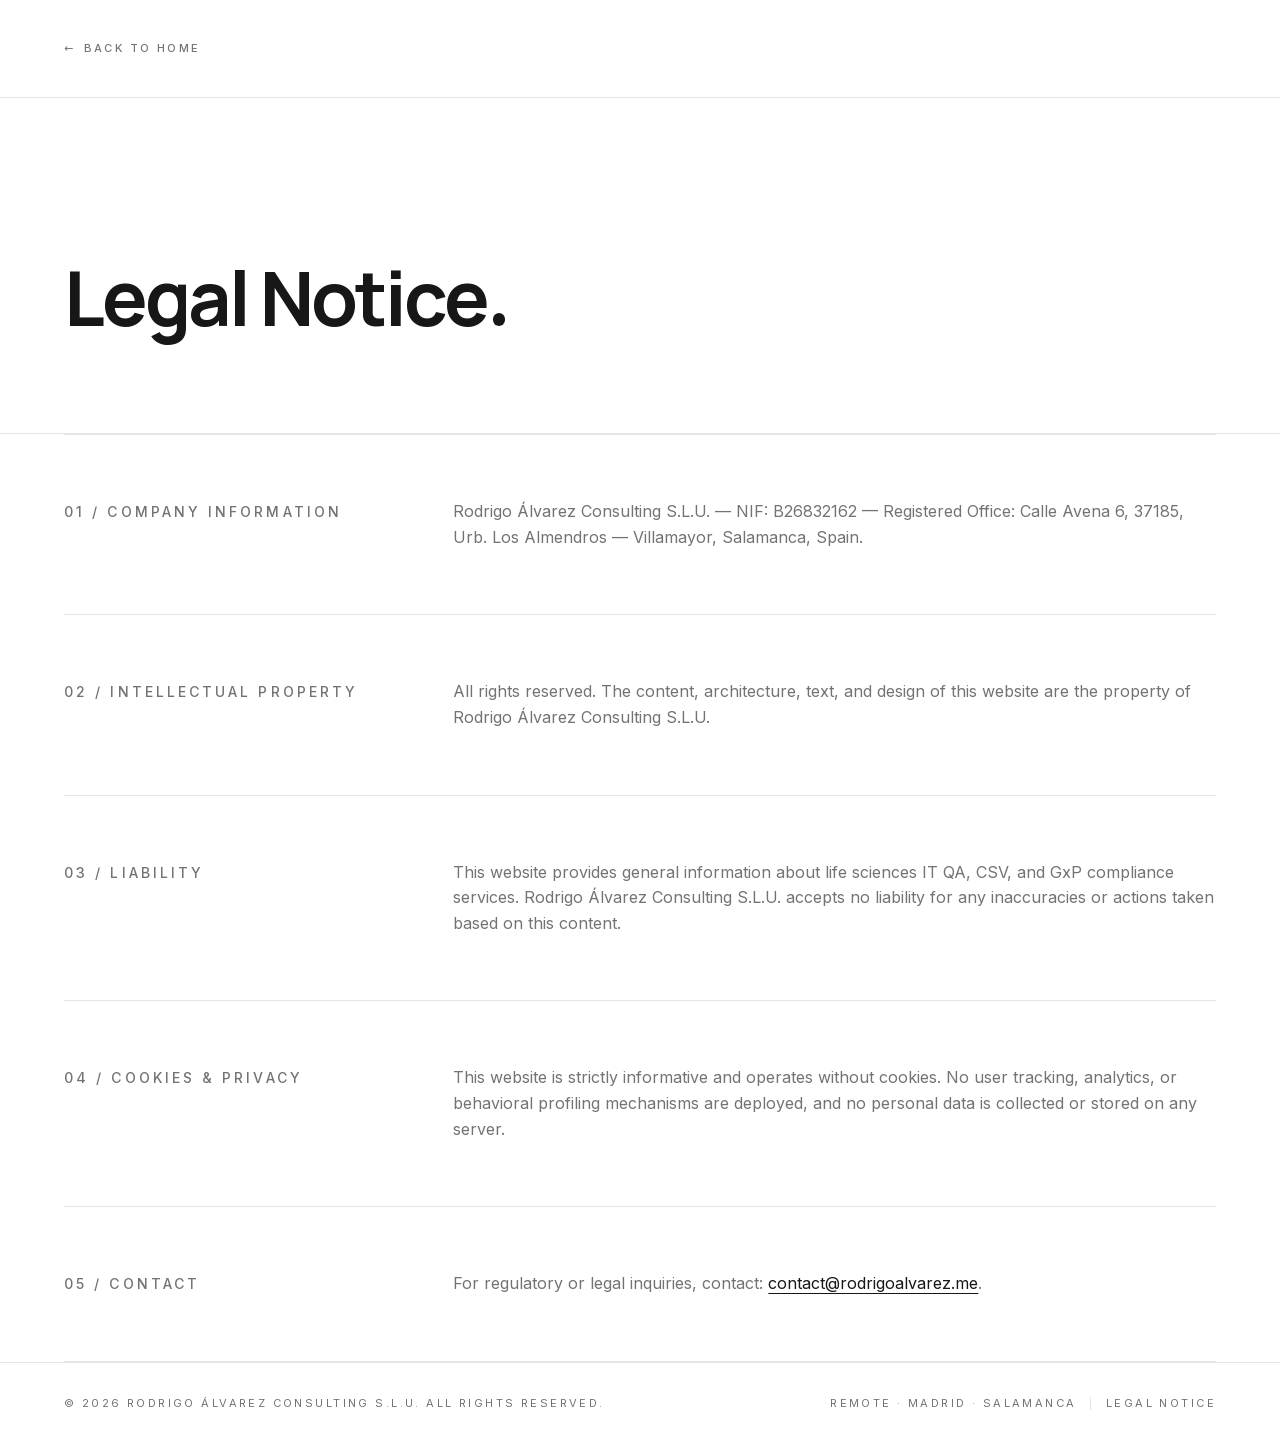
==== commit 96af9bb2: "new" ====
--- a/legal/index.html
+++ b/legal/index.html
@@ -3,7 +3,7 @@
 <head>
 <meta charset="utf-8">
 <meta name="viewport" content="width=device-width, initial-scale=1">
-<meta name="theme-color" content="#0F172A">
+<meta name="theme-color" content="#171717">
 <title>Legal Notice — Rodrigo Álvarez Consulting</title>
 <meta name="description" content="Legal notice of Rodrigo Álvarez Consulting S.L.U.">
 <link rel="canonical" href="https://rodrigoalvarez.me/legal/">
@@ -18,6 +18,6 @@
 <script defer src="../assets/main.js"></script>
 </head>
 <body>
-<div id="root"><div class="App"><div class="min-h-screen bg-white font-inter text-[#0F172A] antialiased"><header class="w-full border-b border-[#E2E8F0]"><div class="mx-auto flex max-w-[1280px] items-center px-6 py-8 sm:px-10 lg:px-16 lg:py-10"><a class="group inline-flex items-center gap-2 font-inter text-[11px] font-medium uppercase tracking-micro text-[#64748B] transition-colors duration-200 hover:text-[#0F172A]" href="https://rodrigoalvarez.me/"><span aria-hidden="true" class="inline-block transition-transform duration-200 group-hover:-translate-x-1">←</span><span>Back to Home</span></a></div></header><section class="w-full"><div class="mx-auto max-w-[1280px] px-6 pb-16 pt-24 sm:px-10 sm:pb-20 sm:pt-32 lg:px-16 lg:pb-24 lg:pt-40"><h1 class="font-manrope text-[32px] font-bold leading-[1.05] tracking-[-0.04em] text-[#0F172A] sm:text-[52px] md:text-[64px] lg:text-[76px]">Legal Notice<span aria-hidden="true" class="ml-[0.08em] inline-block h-[0.16em] w-[0.16em] rounded-full bg-[#0F172A] align-baseline"></span></h1></div></section><section class="w-full border-t border-[#E2E8F0]"><div class="mx-auto max-w-[1280px] px-6 sm:px-10 lg:px-16"><div class="flex flex-col border-b border-[#E2E8F0]"><article class="grid grid-cols-1 items-start gap-6 border-t border-[#E2E8F0] py-12 lg:grid-cols-12 lg:gap-4 lg:py-16"><div class="lg:col-span-4"><span class="font-inter text-[13px] font-medium uppercase tracking-micro text-[#64748B] sm:text-[14px]"><span data-ve-dynamic="true" style="display: contents;">01</span> / <span data-ve-dynamic="true" style="display: contents;">Company Information</span></span></div><div class="lg:col-span-8"><p class="font-inter text-[15px] font-normal leading-[1.6] text-[#64748B] sm:text-[16px]">Rodrigo Álvarez Consulting S.L.U. — NIF: B26832162 — Registered Office: Calle Avena 6, 37185, Urb. Los Almendros — Villamayor, Salamanca, Spain.</p></div></article><article class="grid grid-cols-1 items-start gap-6 border-t border-[#E2E8F0] py-12 lg:grid-cols-12 lg:gap-4 lg:py-16"><div class="lg:col-span-4"><span class="font-inter text-[13px] font-medium uppercase tracking-micro text-[#64748B] sm:text-[14px]"><span data-ve-dynamic="true" style="display: contents;">02</span> / <span data-ve-dynamic="true" style="display: contents;">Intellectual Property</span></span></div><div class="lg:col-span-8"><p class="font-inter text-[15px] font-normal leading-[1.6] text-[#64748B] sm:text-[16px]">All rights reserved. The content, architecture, text, and design of this website are the property of Rodrigo Álvarez Consulting S.L.U.</p></div></article><article class="grid grid-cols-1 items-start gap-6 border-t border-[#E2E8F0] py-12 lg:grid-cols-12 lg:gap-4 lg:py-16"><div class="lg:col-span-4"><span class="font-inter text-[13px] font-medium uppercase tracking-micro text-[#64748B] sm:text-[14px]"><span data-ve-dynamic="true" style="display: contents;">03</span> / <span data-ve-dynamic="true" style="display: contents;">Liability</span></span></div><div class="lg:col-span-8"><p class="font-inter text-[15px] font-normal leading-[1.6] text-[#64748B] sm:text-[16px]">This website provides general information about life sciences IT QA, CSV, and GxP compliance services. Rodrigo Álvarez Consulting S.L.U. accepts no liability for any inaccuracies or actions taken based on this content.</p></div></article><article class="grid grid-cols-1 items-start gap-6 border-t border-[#E2E8F0] py-12 lg:grid-cols-12 lg:gap-4 lg:py-16"><div class="lg:col-span-4"><span class="font-inter text-[13px] font-medium uppercase tracking-micro text-[#64748B] sm:text-[14px]"><span data-ve-dynamic="true" style="display: contents;">04</span> / <span data-ve-dynamic="true" style="display: contents;">Cookies &amp; Privacy</span></span></div><div class="lg:col-span-8"><p class="font-inter text-[15px] font-normal leading-[1.6] text-[#64748B] sm:text-[16px]">This website is strictly informative and operates without cookies. No user tracking, analytics, or behavioral profiling mechanisms are deployed, and no personal data is collected or stored on any server.</p></div></article><article class="grid grid-cols-1 items-start gap-6 border-t border-[#E2E8F0] py-12 lg:grid-cols-12 lg:gap-4 lg:py-16"><div class="lg:col-span-4"><span class="font-inter text-[13px] font-medium uppercase tracking-micro text-[#64748B] sm:text-[14px]"><span data-ve-dynamic="true" style="display: contents;">05</span> / <span data-ve-dynamic="true" style="display: contents;">Contact</span></span></div><div class="lg:col-span-8"><p class="font-inter text-[15px] font-normal leading-[1.6] text-[#64748B] sm:text-[16px]">For regulatory or legal inquiries, contact: <a href="mailto:contact@rodrigoalvarez.me" class="text-[#0F172A] underline underline-offset-[4px] transition-colors duration-200 hover:text-black">contact@rodrigoalvarez.me</a>.</p></div></article></div></div></section><footer class="w-full border-t border-[#E2E8F0] bg-white"><div class="mx-auto max-w-[1280px] px-6 py-8 sm:px-10 lg:px-16"><div class="flex flex-col items-start justify-between gap-3 sm:flex-row sm:items-center"><p class="text-[10px] font-normal uppercase tracking-micro text-[#64748B] sm:text-[11px]">© 2026 Rodrigo Álvarez Consulting S.L.U. All rights reserved.</p><div class="flex flex-col gap-1 text-[10px] font-normal uppercase tracking-micro text-[#64748B] sm:flex-row sm:flex-wrap sm:items-center sm:gap-x-3 sm:gap-y-1 sm:text-[11px]"><span>Remote · Madrid · Salamanca</span><span aria-hidden="true" class="hidden text-[#E2E8F0] sm:inline">|</span><a class="transition-colors duration-200 hover:text-[#0F172A]" href="https://rodrigoalvarez.me/legal/">Legal Notice</a></div></div></div></footer></div></div></div>
+<div id="root"><div class="App"><div class="min-h-screen bg-white font-inter text-[#171717] antialiased"><header class="w-full border-b border-[#E5E5E5]"><div class="mx-auto flex max-w-[1280px] items-center px-6 py-8 sm:px-10 lg:px-16 lg:py-10"><a class="group inline-flex items-center gap-2 font-inter text-[11px] font-medium uppercase tracking-micro text-[#737373] transition-colors duration-200 hover:text-[#171717]" href="https://rodrigoalvarez.me/"><span aria-hidden="true" class="inline-block transition-transform duration-200 group-hover:-translate-x-1">←</span><span>Back to Home</span></a></div></header><section class="w-full"><div class="mx-auto max-w-[1280px] px-6 pb-16 pt-24 sm:px-10 sm:pb-20 sm:pt-32 lg:px-16 lg:pb-24 lg:pt-40"><h1 class="font-manrope text-[32px] font-bold leading-[1.05] tracking-[-0.04em] text-[#171717] sm:text-[52px] md:text-[64px] lg:text-[76px]">Legal Notice<span aria-hidden="true" class="ml-[0.08em] inline-block h-[0.16em] w-[0.16em] rounded-full bg-[#171717] align-baseline"></span></h1></div></section><section class="w-full border-t border-[#E5E5E5]"><div class="mx-auto max-w-[1280px] px-6 sm:px-10 lg:px-16"><div class="flex flex-col border-b border-[#E5E5E5]"><article class="grid grid-cols-1 items-start gap-6 border-t border-[#E5E5E5] py-12 lg:grid-cols-12 lg:gap-4 lg:py-16"><div class="lg:col-span-4"><span class="font-inter text-[13px] font-medium uppercase tracking-micro text-[#737373] sm:text-[14px]"><span data-ve-dynamic="true" style="display: contents;">01</span> / <span data-ve-dynamic="true" style="display: contents;">Company Information</span></span></div><div class="lg:col-span-8"><p class="font-inter text-[15px] font-normal leading-[1.6] text-[#737373] sm:text-[16px]">Rodrigo Álvarez Consulting S.L.U. — NIF: B26832162 — Registered Office: Calle Avena 6, 37185, Urb. Los Almendros — Villamayor, Salamanca, Spain.</p></div></article><article class="grid grid-cols-1 items-start gap-6 border-t border-[#E5E5E5] py-12 lg:grid-cols-12 lg:gap-4 lg:py-16"><div class="lg:col-span-4"><span class="font-inter text-[13px] font-medium uppercase tracking-micro text-[#737373] sm:text-[14px]"><span data-ve-dynamic="true" style="display: contents;">02</span> / <span data-ve-dynamic="true" style="display: contents;">Intellectual Property</span></span></div><div class="lg:col-span-8"><p class="font-inter text-[15px] font-normal leading-[1.6] text-[#737373] sm:text-[16px]">All rights reserved. The content, architecture, text, and design of this website are the property of Rodrigo Álvarez Consulting S.L.U.</p></div></article><article class="grid grid-cols-1 items-start gap-6 border-t border-[#E5E5E5] py-12 lg:grid-cols-12 lg:gap-4 lg:py-16"><div class="lg:col-span-4"><span class="font-inter text-[13px] font-medium uppercase tracking-micro text-[#737373] sm:text-[14px]"><span data-ve-dynamic="true" style="display: contents;">03</span> / <span data-ve-dynamic="true" style="display: contents;">Liability</span></span></div><div class="lg:col-span-8"><p class="font-inter text-[15px] font-normal leading-[1.6] text-[#737373] sm:text-[16px]">This website provides general information about life sciences IT QA, CSV, and GxP compliance services. Rodrigo Álvarez Consulting S.L.U. accepts no liability for any inaccuracies or actions taken based on this content.</p></div></article><article class="grid grid-cols-1 items-start gap-6 border-t border-[#E5E5E5] py-12 lg:grid-cols-12 lg:gap-4 lg:py-16"><div class="lg:col-span-4"><span class="font-inter text-[13px] font-medium uppercase tracking-micro text-[#737373] sm:text-[14px]"><span data-ve-dynamic="true" style="display: contents;">04</span> / <span data-ve-dynamic="true" style="display: contents;">Cookies &amp; Privacy</span></span></div><div class="lg:col-span-8"><p class="font-inter text-[15px] font-normal leading-[1.6] text-[#737373] sm:text-[16px]">This website is strictly informative and operates without cookies. No user tracking, analytics, or behavioral profiling mechanisms are deployed, and no personal data is collected or stored on any server.</p></div></article><article class="grid grid-cols-1 items-start gap-6 border-t border-[#E5E5E5] py-12 lg:grid-cols-12 lg:gap-4 lg:py-16"><div class="lg:col-span-4"><span class="font-inter text-[13px] font-medium uppercase tracking-micro text-[#737373] sm:text-[14px]"><span data-ve-dynamic="true" style="display: contents;">05</span> / <span data-ve-dynamic="true" style="display: contents;">Contact</span></span></div><div class="lg:col-span-8"><p class="font-inter text-[15px] font-normal leading-[1.6] text-[#737373] sm:text-[16px]">For regulatory or legal inquiries, contact: <a href="mailto:contact@rodrigoalvarez.me" class="text-[#171717] underline underline-offset-[4px] transition-colors duration-200 hover:text-[#171717]">contact@rodrigoalvarez.me</a>.</p></div></article></div></div></section><footer class="w-full border-t border-[#E5E5E5] bg-white"><div class="mx-auto max-w-[1280px] px-6 py-8 sm:px-10 lg:px-16"><div class="flex flex-col items-start justify-between gap-3 sm:flex-row sm:items-center"><p class="text-[10px] font-normal uppercase tracking-micro text-[#737373] sm:text-[11px]">© 2026 Rodrigo Álvarez Consulting S.L.U. All rights reserved.</p><div class="flex flex-col gap-1 text-[10px] font-normal uppercase tracking-micro text-[#737373] sm:flex-row sm:flex-wrap sm:items-center sm:gap-x-3 sm:gap-y-1 sm:text-[11px]"><span>Remote · Madrid · Salamanca</span><span aria-hidden="true" class="hidden text-[#E5E5E5] sm:inline">|</span><a class="transition-colors duration-200 hover:text-[#171717]" href="https://rodrigoalvarez.me/legal/">Legal Notice</a></div></div></div></footer></div></div></div>
 </body>
 </html>
--- a/assets/styles.css
+++ b/assets/styles.css
@@ -377,7 +377,7 @@
   box-sizing: border-box; /* 1 */
   border-width: 0; /* 2 */
   border-style: solid; /* 2 */
-  border-color: #e5e7eb; /* 2 */
+  border-color: #E5E5E5; /* 2 */
 }
 
 ::before,
@@ -753,24 +753,24 @@
 }
     :root {
         --background: 0 0% 100%;
-        --foreground: 222 47% 11%;
+        --foreground: 0 0% 9%;
         --card: 0 0% 100%;
-        --card-foreground: 222 47% 11%;
+        --card-foreground: 0 0% 9%;
         --popover: 0 0% 100%;
-        --popover-foreground: 222 47% 11%;
-        --primary: 222 47% 11%;
+        --popover-foreground: 0 0% 9%;
+        --primary: 0 0% 9%;
         --primary-foreground: 0 0% 100%;
-        --secondary: 210 20% 98%;
-        --secondary-foreground: 222 47% 11%;
-        --muted: 210 20% 98%;
-        --muted-foreground: 215 16% 47%;
-        --accent: 210 20% 98%;
-        --accent-foreground: 222 47% 11%;
+        --secondary: 0 0% 98%;
+        --secondary-foreground: 0 0% 9%;
+        --muted: 0 0% 98%;
+        --muted-foreground: 0 0% 45%;
+        --accent: 0 0% 98%;
+        --accent-foreground: 0 0% 9%;
         --destructive: 0 84% 60%;
         --destructive-foreground: 0 0% 98%;
-        --border: 214 32% 91%;
-        --input: 214 32% 91%;
-        --ring: 222 47% 11%;
+        --border: 0 0% 90%;
+        --input: 0 0% 90%;
+        --ring: 0 0% 9%;
         --radius: 0.5rem;
     }
     * {
@@ -1450,13 +1450,13 @@
 .border-t {
   border-top-width: 1px;
 }
-.border-\[\#0F172A\] {
+.border-\[\#171717\] {
   --tw-border-opacity: 1;
-  border-color: rgb(15 23 42 / var(--tw-border-opacity, 1));
-}
-.border-\[\#E2E8F0\] {
+  border-color: rgb(23 23 23 / var(--tw-border-opacity, 1));
+}
+.border-\[\#E5E5E5\] {
   --tw-border-opacity: 1;
-  border-color: rgb(226 232 240 / var(--tw-border-opacity, 1));
+  border-color: rgb(229 229 229 / var(--tw-border-opacity, 1));
 }
 .border-black {
   --tw-border-opacity: 1;
@@ -1490,13 +1490,17 @@
   --tw-bg-opacity: 1 !important;
   background-color: rgb(0 0 0 / var(--tw-bg-opacity, 1)) !important;
 }
-.bg-\[\#0F172A\] {
+.\!bg-\[\#171717\] {
+  --tw-bg-opacity: 1 !important;
+  background-color: rgb(23 23 23 / var(--tw-bg-opacity, 1)) !important;
+}
+.bg-\[\#171717\] {
   --tw-bg-opacity: 1;
-  background-color: rgb(15 23 42 / var(--tw-bg-opacity, 1));
-}
-.bg-\[\#E2E8F0\] {
+  background-color: rgb(23 23 23 / var(--tw-bg-opacity, 1));
+}
+.bg-\[\#E5E5E5\] {
   --tw-bg-opacity: 1;
-  background-color: rgb(226 232 240 / var(--tw-bg-opacity, 1));
+  background-color: rgb(229 229 229 / var(--tw-bg-opacity, 1));
 }
 .bg-accent {
   background-color: hsl(var(--accent));
@@ -1844,17 +1848,17 @@
   --tw-text-opacity: 1 !important;
   color: rgb(255 255 255 / var(--tw-text-opacity, 1)) !important;
 }
-.text-\[\#0F172A\] {
+.text-\[\#171717\] {
   --tw-text-opacity: 1;
-  color: rgb(15 23 42 / var(--tw-text-opacity, 1));
-}
-.text-\[\#64748B\] {
+  color: rgb(23 23 23 / var(--tw-text-opacity, 1));
+}
+.text-\[\#737373\] {
   --tw-text-opacity: 1;
-  color: rgb(100 116 139 / var(--tw-text-opacity, 1));
-}
-.text-\[\#E2E8F0\] {
+  color: rgb(115 115 115 / var(--tw-text-opacity, 1));
+}
+.text-\[\#E5E5E5\] {
   --tw-text-opacity: 1;
-  color: rgb(226 232 240 / var(--tw-text-opacity, 1));
+  color: rgb(229 229 229 / var(--tw-text-opacity, 1));
 }
 .text-accent-foreground {
   color: hsl(var(--accent-foreground));
@@ -2053,10 +2057,10 @@
 
 :root {
     --color-bg: #ffffff;
-    --color-surface: #f8f9fa;
-    --color-ink: #0f172a;
-    --color-muted: #64748b;
-    --color-line: #e2e8f0;
+    --color-surface: #FAFAFA;
+    --color-ink: #171717;
+    --color-muted: #737373;
+    --color-line: #E5E5E5;
 }
 
 html,
@@ -2084,7 +2088,7 @@
 }
 
 ::selection {
-    background: #0f172a;
+    background: #171717;
     color: #ffffff;
 }
 
@@ -2116,7 +2120,7 @@
 
 /* Subtle focus ring */
 *:focus-visible {
-    outline: 2px solid #0f172a;
+    outline: 2px solid #171717;
     outline-offset: 3px;
 }
 .file\:border-0::file-selector-button {
@@ -2181,9 +2185,9 @@
   --tw-bg-opacity: 1 !important;
   background-color: rgb(255 255 255 / var(--tw-bg-opacity, 1)) !important;
 }
-.hover\:bg-\[\#0F172A\]:hover {
+.hover\:bg-\[\#171717\]:hover {
   --tw-bg-opacity: 1;
-  background-color: rgb(15 23 42 / var(--tw-bg-opacity, 1));
+  background-color: rgb(23 23 23 / var(--tw-bg-opacity, 1));
 }
 .hover\:bg-accent:hover {
   background-color: hsl(var(--accent));
@@ -2219,9 +2223,13 @@
   --tw-text-opacity: 1 !important;
   color: rgb(0 0 0 / var(--tw-text-opacity, 1)) !important;
 }
-.hover\:text-\[\#0F172A\]:hover {
+.hover\:\!text-\[\#171717\]:hover {
+  --tw-text-opacity: 1 !important;
+  color: rgb(23 23 23 / var(--tw-text-opacity, 1)) !important;
+}
+.hover\:text-\[\#171717\]:hover {
   --tw-text-opacity: 1;
-  color: rgb(15 23 42 / var(--tw-text-opacity, 1));
+  color: rgb(23 23 23 / var(--tw-text-opacity, 1));
 }
 .hover\:text-accent-foreground:hover {
   color: hsl(var(--accent-foreground));
